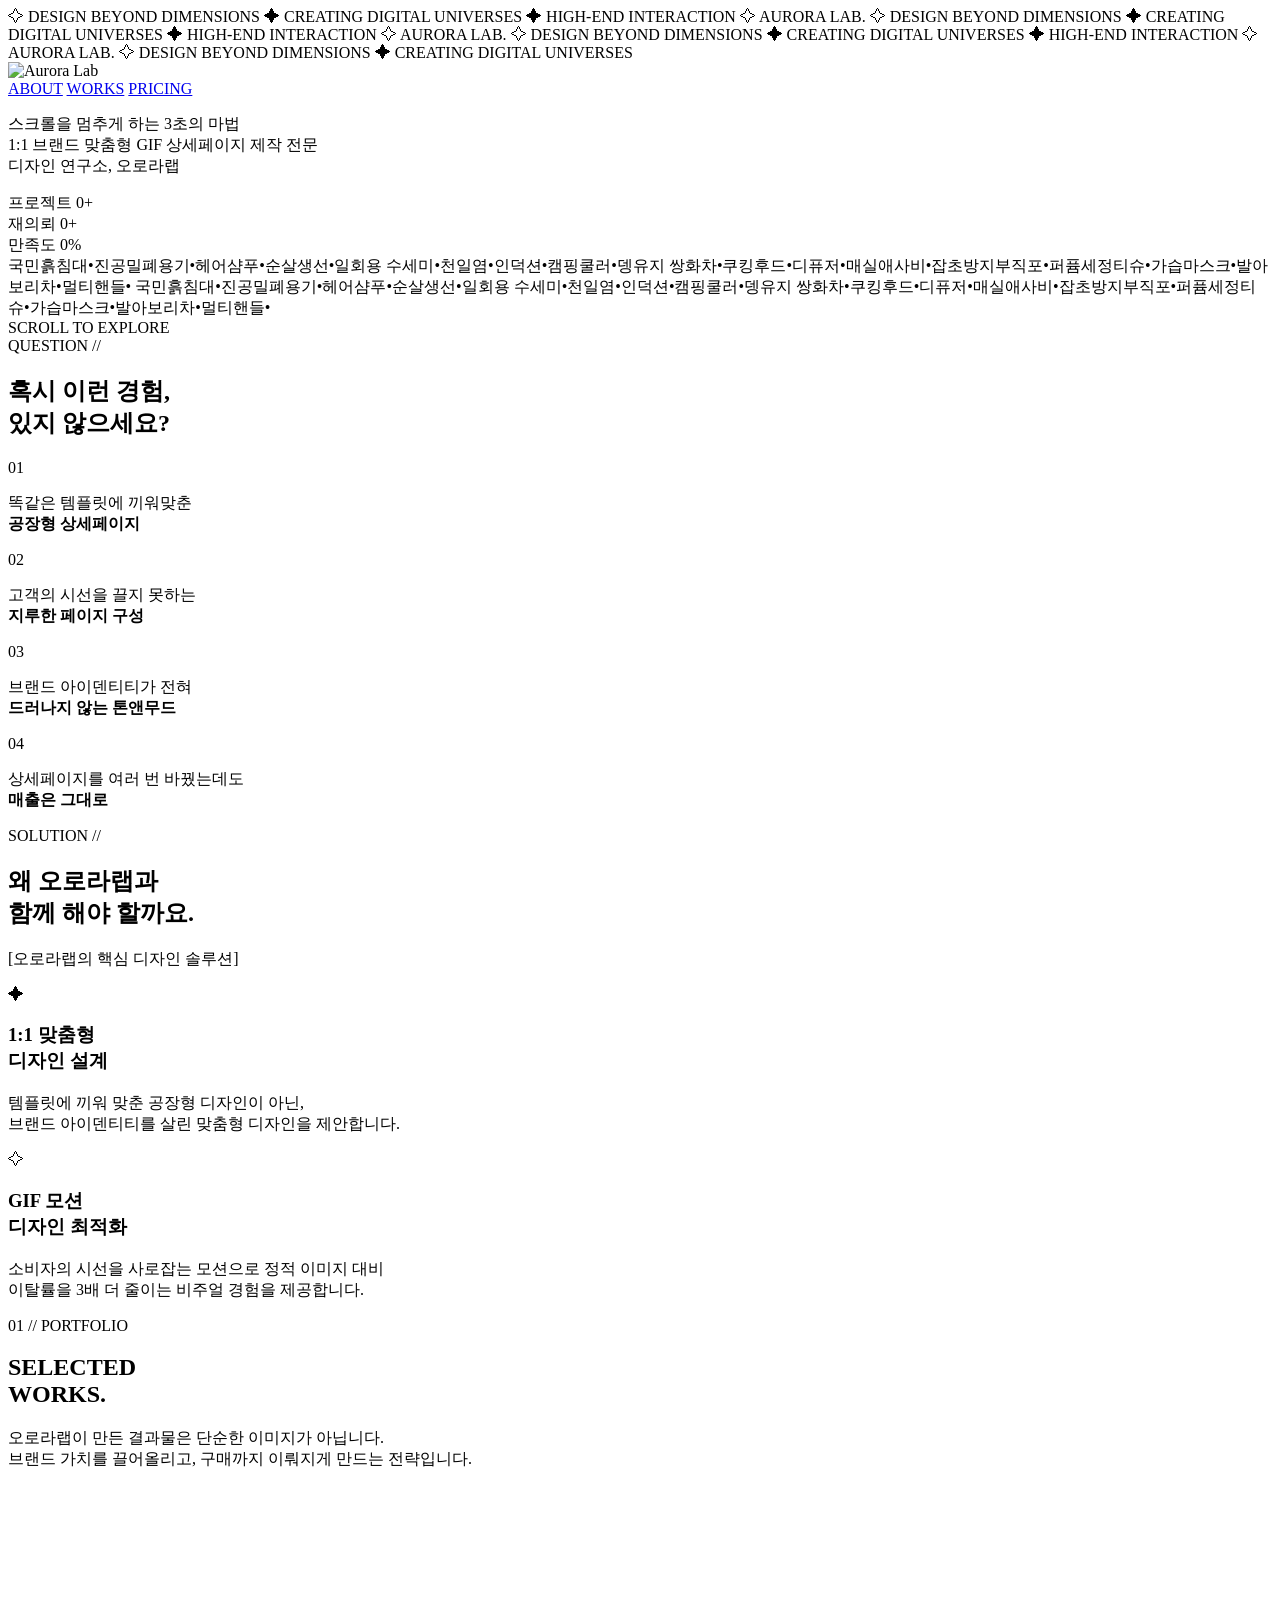
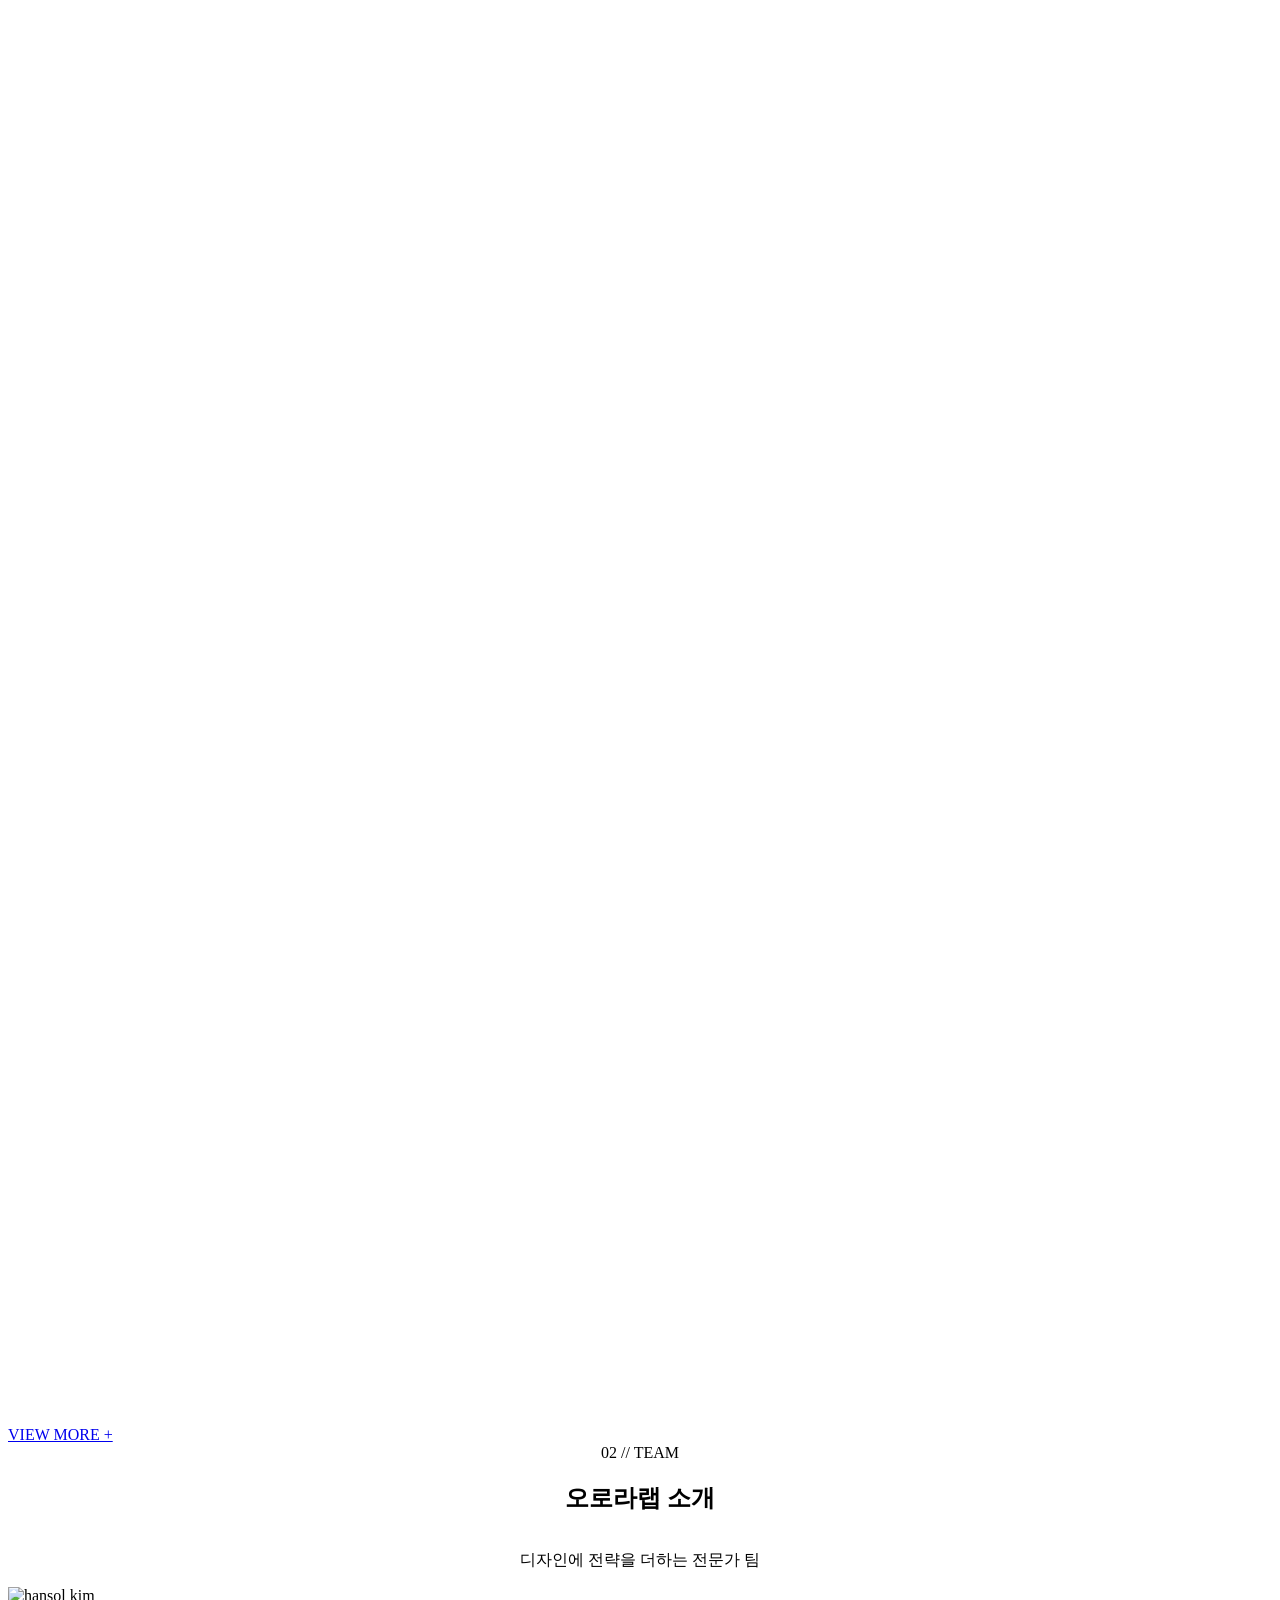
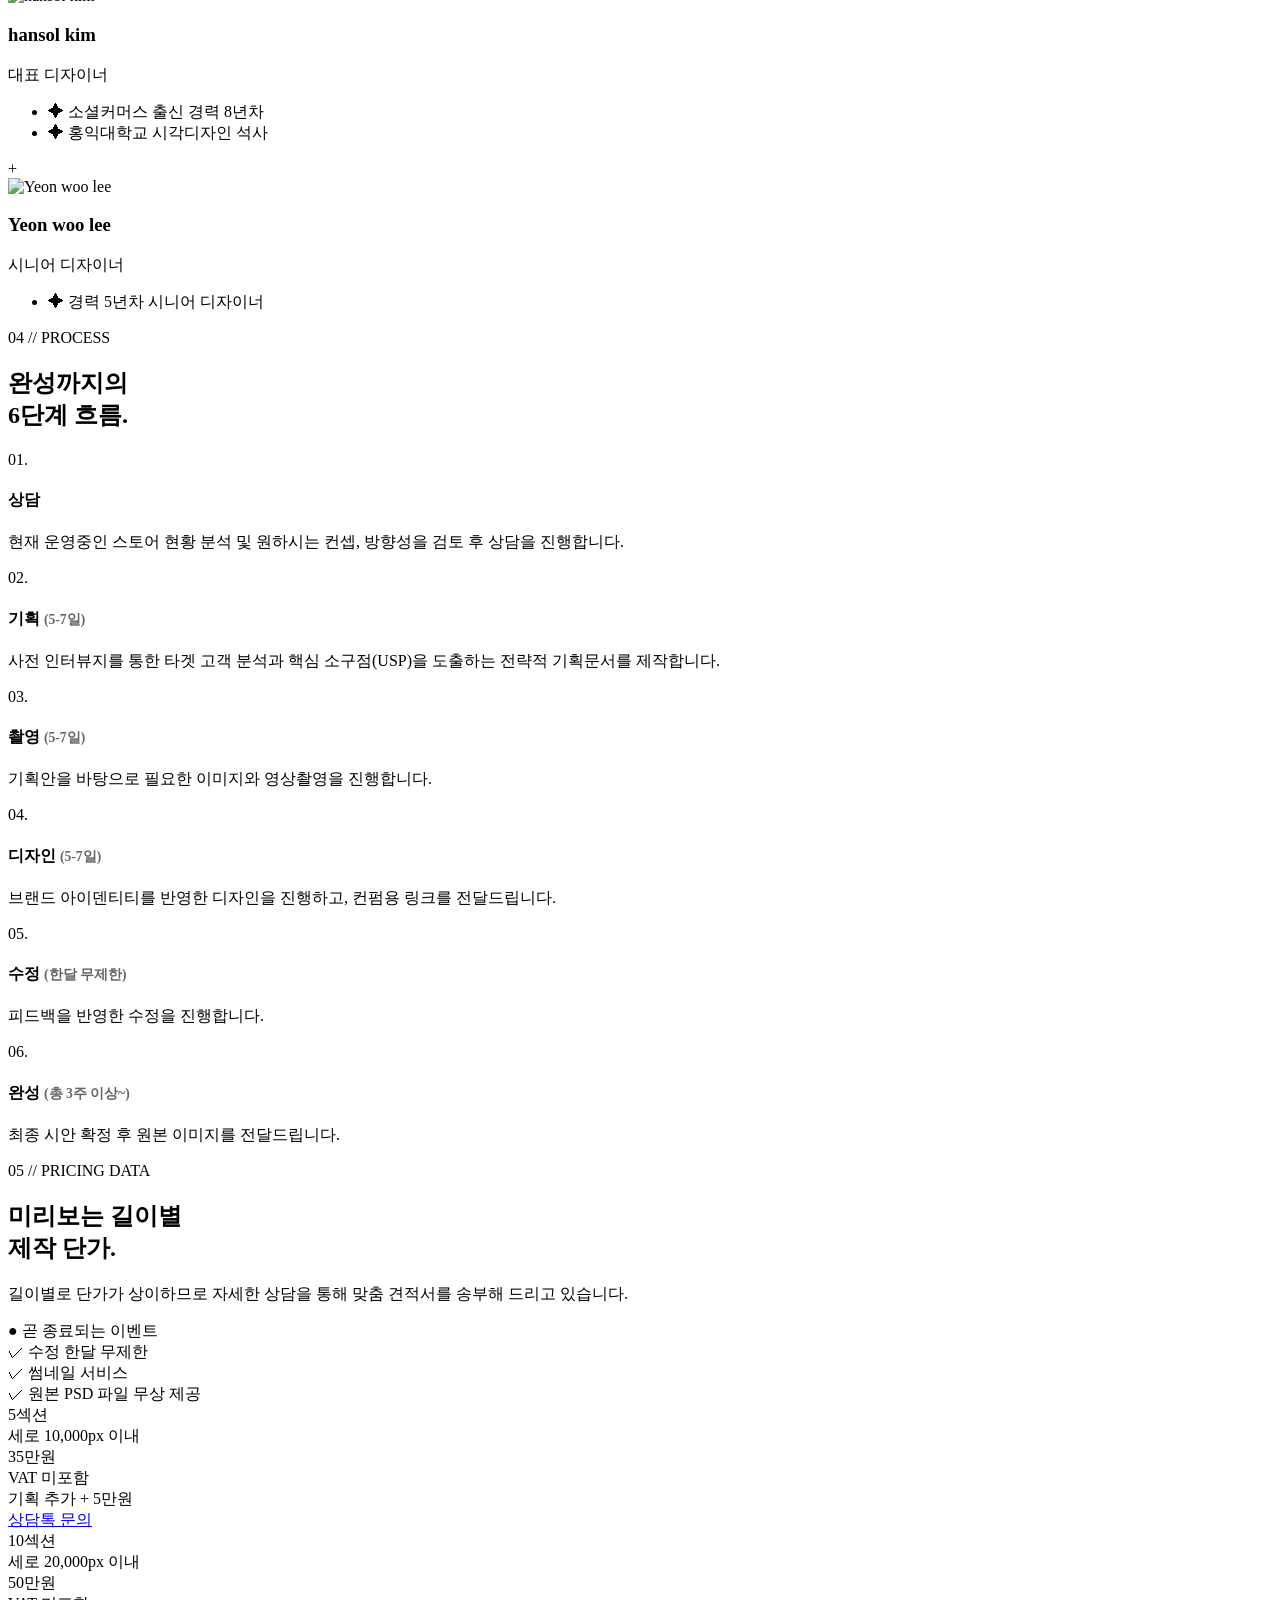
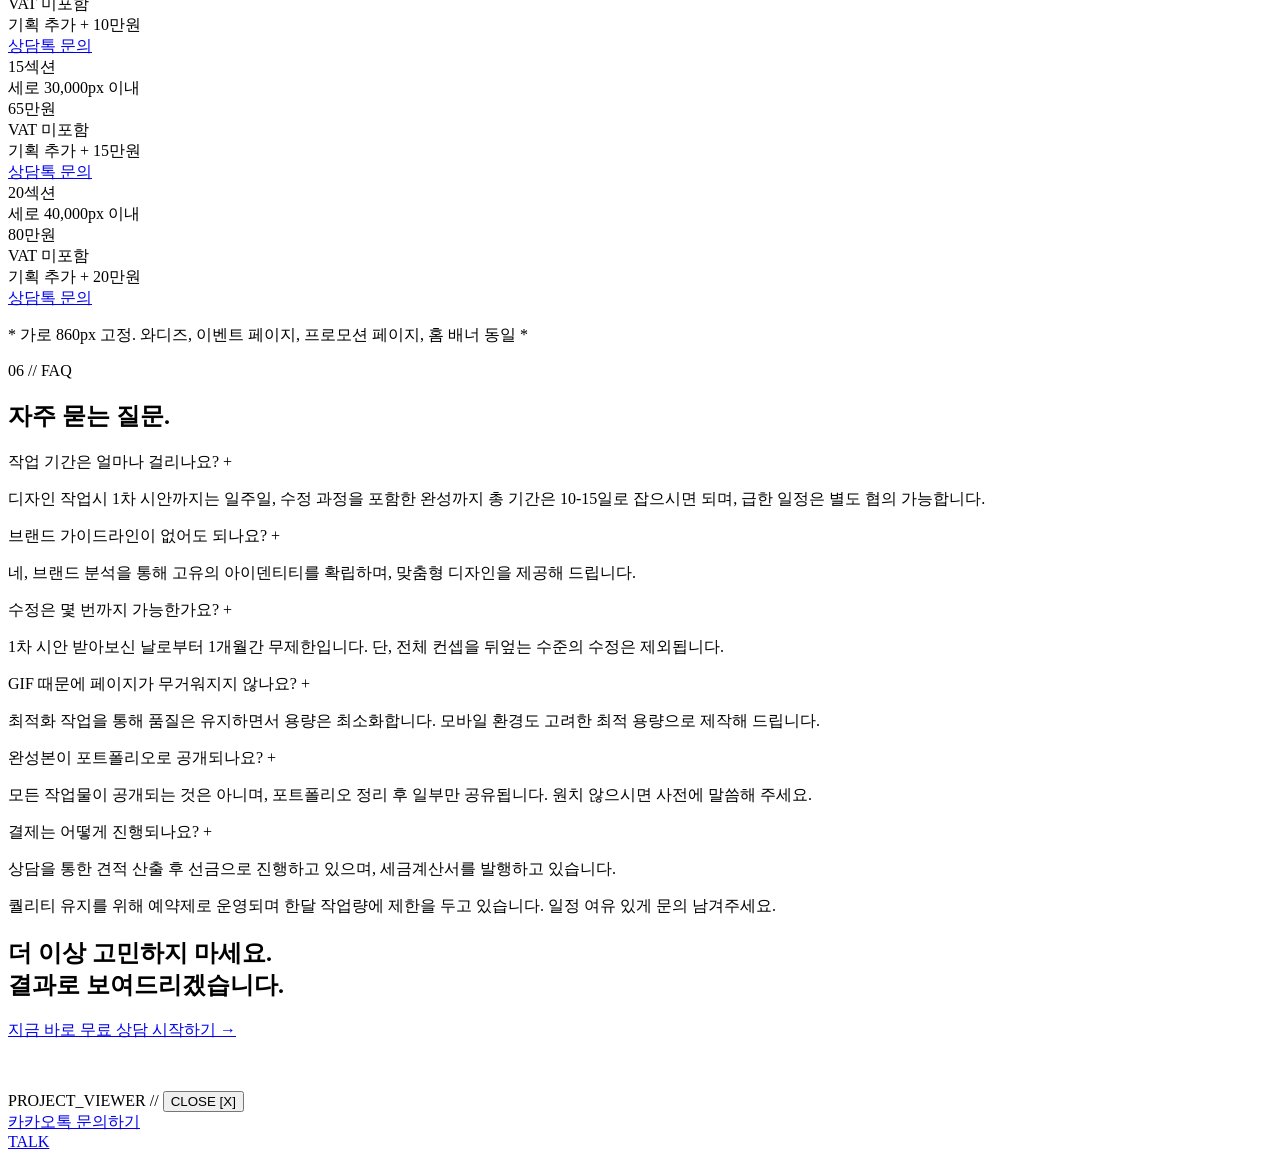
==== index.html @ 18418862 "Force Deploy" ====
<!DOCTYPE html>
<!-- cache-bust: 20260506 -->
<html lang="ko">
<head>
    <meta name="naver-site-verification" content="a0593360efe96f552b813c2e1a302f0fe126a4ff" />
    <meta charset="UTF-8">
    <meta name="viewport" content="width=device-width, initial-scale=1.0">
    <title>Aurora Lab | High-End Digital Experience</title>
    <!-- Fonts -->
    <link rel="preconnect" href="https://fonts.googleapis.com">
    <link rel="preconnect" href="https://fonts.gstatic.com" crossorigin>
    <meta name="description" content="Aurora Lab - 프리미엄 디지털 경험을 디자인하는 하이엔드 인터랙션 디자인 스튜디오입니다.">
    <meta name="keywords" content="오로라랩, Aurora Lab, 웹디자인, 상세페이지 디자인, 인터랙션 디자인, 프리미엄 웹사이트">
    <meta property="og:title" content="Aurora Lab | High-End Digital Experience">
    <meta property="og:description" content="디지털 너머의 차원을 디자인합니다. 하이엔드 인터랙션 디자인 스튜디오 오로라랩.">
    <meta property="og:url" content="https://auroralab24.github.io/">
    <meta property="og:type" content="website">
    <link rel="canonical" href="https://auroralab24.github.io/">
    <link rel="sitemap" type="application/xml" title="Sitemap" href="sitemap.xml">
    
    <link href="https://fonts.googleapis.com/css2?family=Pretendard:wght@300;400;600;900&family=Outfit:wght@300;900&display=swap" rel="stylesheet">
    <!-- CSS -->
    <link rel="stylesheet" href="css/style.css?v=3">
</head>
<body>
    
    <!-- Custom Cursor -->
    <div class="custom-cursor" id="cursor"></div>

    <!-- Background Engine (Canvas-based Aurora v2) -->
    <div class="bg-engine">
        <div class="bg-logo"></div>
        <!-- Canvas aurora + stars injected by aurora-engine.js -->
    </div>

    <!-- Ticker Top (Cosmic Theme) -->
    <div class="top-ticker">
        <div class="track">
            <span>✧ DESIGN BEYOND DIMENSIONS</span>
            <span>✦</span> <span class="glow-text">CREATING DIGITAL UNIVERSES</span>
            <span>✦</span> <span>HIGH-END INTERACTION</span>
            <span>✧</span> <span class="glow-text">AURORA LAB.</span>
            <span>✧ DESIGN BEYOND DIMENSIONS</span>
            <span>✦</span> <span class="glow-text">CREATING DIGITAL UNIVERSES</span>
            <span>✦</span> <span>HIGH-END INTERACTION</span>
            <span>✧</span> <span class="glow-text">AURORA LAB.</span>
            <span>✧ DESIGN BEYOND DIMENSIONS</span>
            <span>✦</span> <span class="glow-text">CREATING DIGITAL UNIVERSES</span>
            <span>✦</span> <span>HIGH-END INTERACTION</span>
            <span>✧</span> <span class="glow-text">AURORA LAB.</span>
            <span>✧ DESIGN BEYOND DIMENSIONS</span>
            <span>✦</span> <span class="glow-text">CREATING DIGITAL UNIVERSES</span>
        </div>
    </div>

    <!-- Navigation -->
    <header class="navbar">
        <img src="images/logo.png" alt="Aurora Lab" class="nav-logo">
        <nav class="nav-links">
            <a href="#about" class="magnetic-btn">ABOUT</a>
            <a href="portfolio.html" class="magnetic-btn">WORKS</a>
            <a href="#pricing" class="magnetic-btn">PRICING</a>
        </nav>
    </header>

    <main id="app-container">
        
        <!-- Cinematic Hero (Extended) -->
        <section class="hero-section">
            <div class="hero-content">
                <div class="hero-3d-logo-container">
                    <div class="logo-3d-stack" id="logoStack"></div>
                </div>
                
                <div class="hero-subcopy">
                    <p class="desc">스크롤을 멈추게 하는 3초의 마법<br>
                    <span class="glow-text">1:1 브랜드 맞춤형 GIF 상세페이지 제작 전문</span><br>
                    디자인 연구소, 오로라랩</p>
                </div>

                <!-- Animated Counters -->
                <div class="hero-metrics">
                    <div class="metric-item">
                        <span class="m-label">프로젝트</span>
                        <span class="m-value"><span class="counter" data-target="320">0</span>+</span>
                    </div>
                    <div class="metric-item">
                        <span class="m-label">재의뢰</span>
                        <span class="m-value"><span class="counter" data-target="250">0</span>+</span>
                    </div>
                    <div class="metric-item">
                        <span class="m-label">만족도</span>
                        <span class="m-value"><span class="counter" data-target="100">0</span>%</span>
                    </div>
                </div>
            </div>

            <!-- Client Ticker -->
            <div class="client-ticker">
                <div class="c-track">
                    <span>국민흙침대</span><span>•</span><span>진공밀폐용기</span><span>•</span><span>헤어샴푸</span><span>•</span><span>순살생선</span><span>•</span><span>일회용 수세미</span><span>•</span><span>천일염</span><span>•</span><span>인덕션</span><span>•</span><span>캠핑쿨러</span><span>•</span><span>뎅유지 쌍화차</span><span>•</span><span>쿠킹후드</span><span>•</span><span>디퓨저</span><span>•</span><span>매실애사비</span><span>•</span><span>잡초방지부직포</span><span>•</span><span>퍼퓸세정티슈</span><span>•</span><span>가습마스크</span><span>•</span><span>발아보리차</span><span>•</span><span>멀티핸들</span><span>•</span>
                    <span>국민흙침대</span><span>•</span><span>진공밀폐용기</span><span>•</span><span>헤어샴푸</span><span>•</span><span>순살생선</span><span>•</span><span>일회용 수세미</span><span>•</span><span>천일염</span><span>•</span><span>인덕션</span><span>•</span><span>캠핑쿨러</span><span>•</span><span>뎅유지 쌍화차</span><span>•</span><span>쿠킹후드</span><span>•</span><span>디퓨저</span><span>•</span><span>매실애사비</span><span>•</span><span>잡초방지부직포</span><span>•</span><span>퍼퓸세정티슈</span><span>•</span><span>가습마스크</span><span>•</span><span>발아보리차</span><span>•</span><span>멀티핸들</span><span>•</span>
                </div>
            </div>

            <div class="hero-scroll-indicator">
                <div class="line"></div>
                <span>SCROLL TO EXPLORE</span>
            </div>
        </section>

        <!-- Pain Point Section (Opal-inspired empathy copy) -->
        <section class="painpoint-section glass-panel">
            <div class="container">
                <div class="section-badge">QUESTION //</div>
                <div class="text-mask"><h2 class="section-title">혹시 이런 경험,<br>있지 않으세요?</h2></div>
                <div class="pain-grid">
                    <div class="pain-item spotlight-card">
                        <span class="pain-num">01</span>
                        <p>똑같은 템플릿에 끼워맞춘<br><strong>공장형 상세페이지</strong></p>
                    </div>
                    <div class="pain-item spotlight-card">
                        <span class="pain-num">02</span>
                        <p>고객의 시선을 끌지 못하는<br><strong>지루한 페이지 구성</strong></p>
                    </div>
                    <div class="pain-item spotlight-card">
                        <span class="pain-num">03</span>
                        <p>브랜드 아이덴티티가 전혀<br><strong>드러나지 않는 톤앤무드</strong></p>
                    </div>
                    <div class="pain-item spotlight-card">
                        <span class="pain-num">04</span>
                        <p>상세페이지를 여러 번 바꿨는데도<br><strong>매출은 그대로</strong></p>
                    </div>
                </div>
                

            </div>
        </section>

        <!-- Solution Section (Opal Glow & Interaction) -->
        <section class="solution-section">
            <div class="section-badge">SOLUTION //</div>
            <div class="text-mask"><h2 class="section-title">왜 오로라랩과<br>함께 해야 할까요.</h2></div>
            <p class="solution-sub">[오로라랩의 핵심 디자인 솔루션]</p>
            
            <div class="solution-grid">
                <!-- Solution Card 1 -->
                <div class="sol-card">
                    <div class="sol-icon">✦</div>
                    <div class="sol-content">
                        <h3>1:1 맞춤형<br>디자인 설계</h3>
                        <p>템플릿에 끼워 맞춘 공장형 디자인이 아닌,<br>
                        브랜드 <span class="highlight">아이덴티티를 살린 맞춤형 디자인</span>을 제안합니다.</p>
                    </div>
                </div>

                <!-- Solution Card 2 -->
                <div class="sol-card special">
                    <div class="sol-icon">✧</div>
                    <div class="sol-content">
                        <h3>GIF 모션<br>디자인 최적화</h3>
                        <p>소비자의 시선을 사로잡는 모션으로 정적 이미지 대비<br>
                        <span class="highlight">이탈률을 3배 더 줄이는 비주얼 경험</span>을 제공합니다.</p>
                    </div>
                </div>
            </div>
        </section>

        <!-- Visual Portfolio Grid (Centered & Expandable) -->
        <section id="works" class="portfolio-section glass-panel">
            <div class="section-badge">01 // PORTFOLIO</div>
            <div class="text-mask"><h2 class="section-title">SELECTED<br>WORKS.</h2></div>
            <p class="section-desc mt-20">오로라랩이 만든 결과물은 단순한 이미지가 아닙니다.<br>
            브랜드 가치를 끌어올리고, 구매까지 이뤄지게 만드는 전략입니다.</p>

            <!-- 3-Column Portfolio Grid (Initial 3x1) -->
            <div class="pf-grid mt-50">
                <div class="pf-card video-card">
                    <div class="pf-thumb video-container">
                        <div class="video-slider-wrapper">
                            <video data-src="images/11.mp4" autoplay muted loop playsinline preload="none" class="pf-video"></video>
                            <video data-src="images/12.mp4" autoplay muted loop playsinline preload="none" class="pf-video"></video>
                            <video data-src="images/13.mp4" autoplay muted loop playsinline preload="none" class="pf-video"></video>
                            <video data-src="images/11.mp4" autoplay muted loop playsinline preload="none" class="pf-video"></video>
                        </div>
                    </div>
                </div>
                
                <!-- Card 2 -->
                <div class="pf-card video-card">
                    <div class="pf-thumb video-container">
                        <div class="video-slider-wrapper">
                            <video data-src="images/21.mp4" autoplay muted loop playsinline preload="none" class="pf-video"></video>
                            <video data-src="images/22.mp4" autoplay muted loop playsinline preload="none" class="pf-video"></video>
                            <video data-src="images/23.mp4" autoplay muted loop playsinline preload="none" class="pf-video"></video>
                            <video data-src="images/21.mp4" autoplay muted loop playsinline preload="none" class="pf-video"></video>
                        </div>
                    </div>
                </div>
                
                <!-- Card 3 -->
                <div class="pf-card video-card">
                    <div class="pf-thumb video-container">
                        <div class="video-slider-wrapper">
                            <video data-src="images/31.mp4" autoplay muted loop playsinline preload="none" class="pf-video"></video>
                            <video data-src="images/32.mp4" autoplay muted loop playsinline preload="none" class="pf-video"></video>
                            <video data-src="images/33.mp4" autoplay muted loop playsinline preload="none" class="pf-video"></video>
                            <video data-src="images/31.mp4" autoplay muted loop playsinline preload="none" class="pf-video"></video>
                        </div>
                    </div>
                </div>
                
                <!-- Hidden Cards for 3x3 Expansion -->
                <div class="pf-card video-card hidden-card">
                    <div class="pf-thumb video-container">
                        <div class="video-slider-wrapper">
                            <video data-src="images/41.mp4" autoplay muted loop playsinline preload="none" class="pf-video"></video>
                            <video data-src="images/42.mp4" autoplay muted loop playsinline preload="none" class="pf-video"></video>
                            <video data-src="images/41.mp4" autoplay muted loop playsinline preload="none" class="pf-video"></video>
                            <video data-src="images/41.mp4" autoplay muted loop playsinline preload="none" class="pf-video"></video>
                        </div>
                    </div>
                </div>
                <div class="pf-card video-card hidden-card">
                    <div class="pf-thumb video-container">
                        <div class="video-slider-wrapper video-slider-5">
                            <video data-src="images/51.mp4" autoplay muted loop playsinline preload="none" class="pf-video"></video>
                            <video data-src="images/52.mp4" autoplay muted loop playsinline preload="none" class="pf-video"></video>
                            <video data-src="images/53.mp4" autoplay muted loop playsinline preload="none" class="pf-video"></video>
                            <video data-src="images/54.mp4" autoplay muted loop playsinline preload="none" class="pf-video"></video>
                            <video data-src="images/51.mp4" autoplay muted loop playsinline preload="none" class="pf-video"></video>
                        </div>
                    </div>
                </div>
                <div class="pf-card video-card hidden-card">
                    <div class="pf-thumb video-container">
                        <div class="video-slider-wrapper">
                            <video data-src="images/61.mp4" autoplay muted loop playsinline preload="none" class="pf-video"></video>
                            <video data-src="images/62.mp4" autoplay muted loop playsinline preload="none" class="pf-video"></video>
                            <video data-src="images/63.mp4" autoplay muted loop playsinline preload="none" class="pf-video"></video>
                            <video data-src="images/61.mp4" autoplay muted loop playsinline preload="none" class="pf-video"></video>
                        </div>
                    </div>
                </div>
                <div class="pf-card video-card hidden-card">
                    <div class="pf-thumb video-container">
                        <div class="video-slider-wrapper">
                            <video data-src="images/71.mp4" autoplay muted loop playsinline preload="none" class="pf-video"></video>
                            <video data-src="images/72.mp4" autoplay muted loop playsinline preload="none" class="pf-video"></video>
                            <video data-src="images/73.mp4" autoplay muted loop playsinline preload="none" class="pf-video"></video>
                            <video data-src="images/71.mp4" autoplay muted loop playsinline preload="none" class="pf-video"></video>
                        </div>
                    </div>
                </div>
                <div class="pf-card video-card hidden-card">
                    <div class="pf-thumb video-container">
                        <div class="video-slider-wrapper">
                            <video src="images/81.mp4" autoplay muted loop playsinline class="pf-video"></video>
                            <video src="images/82.mp4" autoplay muted loop playsinline class="pf-video"></video>
                            <video src="images/83.mp4" autoplay muted loop playsinline class="pf-video"></video>
                            <video src="images/81.mp4" autoplay muted loop playsinline class="pf-video"></video>
                        </div>
                    </div>
                </div>
                <div class="pf-card video-card hidden-card">
                    <div class="pf-thumb video-container">
                        <div class="video-slider-wrapper">
                            <video src="images/91.mov" autoplay muted loop playsinline class="pf-video"></video>
                            <video src="images/92.mov" autoplay muted loop playsinline class="pf-video"></video>
                            <video src="images/93.mov" autoplay muted loop playsinline class="pf-video"></video>
                            <video src="images/91.mov" autoplay muted loop playsinline class="pf-video"></video>
                        </div>
                    </div>
                </div>
            </div>

            <!-- More Button -->
            <div class="more-container mt-50">
                <a href="portfolio.html" class="more-btn magnetic-btn">VIEW MORE +</a>
            </div>
        </section>

        <!-- Team Introduction -->
        <section id="team" class="team-section glass-panel">
            <div class="team-header text-center" style="display: flex; flex-direction: column; align-items: center; text-align: center;">
                <div class="section-badge">02 // TEAM</div>
                <div class="text-mask"><h2 class="section-title">오로라랩 소개</h2></div>
                <p class="section-desc mt-20">디자인에 전략을 더하는 전문가 팀</p>
            </div>
            
            <div class="team-grid mt-50">
                <div class="team-member spotlight-card">
                    <div class="spotlight-border"></div>
                    <div class="profile-img-wrapper">
                        <img src="images/profile_hansol.png" alt="hansol kim">
                    </div>
                    <div class="member-info">
                        <h3>hansol kim</h3>
                        <span class="role glow-text">대표 디자이너</span>
                        <ul class="member-details">
                            <li><span class="chk">✦</span> 소셜커머스 출신 경력 8년차</li>
                            <li><span class="chk">✦</span> 홍익대학교 시각디자인 석사</li>
                        </ul>
                    </div>
                </div>
                
                <div class="team-plus-wrapper">
                    <div class="spreading-line"></div>
                    <div class="team-plus">
                        <span class="plus-icon">+</span>
                    </div>
                </div>
                
                <div class="team-member spotlight-card">
                    <div class="spotlight-border"></div>
                    <div class="profile-img-wrapper">
                        <img src="images/profile_yeonwoo.png" alt="Yeon woo lee">
                    </div>
                    <div class="member-info">
                        <h3>Yeon woo lee</h3>
                        <span class="role glow-text">시니어 디자이너</span>
                        <ul class="member-details">
                            <li><span class="chk">✦</span> 경력 5년차 시니어 디자이너</li>
                        </ul>
                    </div>
                </div>
            </div>
        </section>

        <!-- 6-Step Process -->
        <section id="process" class="process-section glass-panel">
            <div class="section-badge">04 // PROCESS</div>
            <div class="text-mask"><h2 class="section-title">완성까지의<br>6단계 흐름.</h2></div>
            
            <div class="process-grid mt-50">
                <div class="p-step spotlight-card"><div class="spotlight-border"></div>
                    <span class="p-num">01.</span>
                    <h4>상담</h4>
                    <p>현재 운영중인 스토어 현황 분석 및 원하시는 컨셉, 방향성을 검토 후 상담을 진행합니다.</p>
                </div>
                <div class="p-step spotlight-card"><div class="spotlight-border"></div>
                    <span class="p-num">02.</span>
                    <h4>기획 <span style="font-size:0.85em; opacity:0.6;">(5-7일)</span></h4>
                    <p>사전 인터뷰지를 통한 타겟 고객 분석과 핵심 소구점(USP)을 도출하는 전략적 기획문서를 제작합니다.</p>
                </div>
                <div class="p-step spotlight-card"><div class="spotlight-border"></div>
                    <span class="p-num">03.</span>
                    <h4>촬영 <span style="font-size:0.85em; opacity:0.6;">(5-7일)</span></h4>
                    <p>기획안을 바탕으로 필요한 이미지와 영상촬영을 진행합니다.</p>
                </div>
                <div class="p-step spotlight-card"><div class="spotlight-border"></div>
                    <span class="p-num">04.</span>
                    <h4>디자인 <span style="font-size:0.85em; opacity:0.6;">(5-7일)</span></h4>
                    <p>브랜드 아이덴티티를 반영한 디자인을 진행하고, 컨펌용 링크를 전달드립니다.</p>
                </div>
                <div class="p-step spotlight-card"><div class="spotlight-border"></div>
                    <span class="p-num">05.</span>
                    <h4>수정 <span style="font-size:0.85em; opacity:0.6;">(한달 무제한)</span></h4>
                    <p>피드백을 반영한 수정을 진행합니다.</p>
                </div>
                <div class="p-step spotlight-card"><div class="spotlight-border"></div>
                    <span class="p-num">06.</span>
                    <h4>완성 <span style="font-size:0.85em; opacity:0.6;">(총 3주 이상~)</span></h4>
                    <p>최종 시안 확정 후 원본 이미지를 전달드립니다.</p>
                </div>
            </div>
        </section>
        <!-- Pricing Section (Redesigned) -->
        <section id="pricing" class="pricing-section glass-panel">
            <div class="section-badge">05 // PRICING DATA</div>
            <div class="text-mask"><h2 class="section-title">미리보는 길이별<br>제작 단가.</h2></div>
            <p class="section-desc mt-20">길이별로 단가가 상이하므로 자세한 상담을 통해 맞춤 견적서를 송부해 드리고 있습니다.</p>

            <!-- Event Banner -->
            <div class="event-banner mt-50">
                <div class="event-banner-label">
                    <span class="event-dot">●</span>
                    <span class="event-title">곧 종료되는 이벤트</span>
                </div>
                <div class="event-items">
                    <div class="event-item"><span class="event-chk">✓</span> 수정 한달 무제한</div>
                    <div class="event-item"><span class="event-chk">✓</span> 썸네일 서비스</div>
                    <div class="event-item"><span class="event-chk">✓</span> 원본 PSD 파일 무상 제공</div>
                </div>
            </div>

            <!-- 4 Pricing Cards -->
            <div class="new-pricing-deck mt-50">

                <!-- Tier 1 -->
                <div class="new-price-card">
                    <div class="npc-size">
                        <div class="npc-size-main">5섹션</div>
                        <div class="npc-size-sub">세로 10,000px 이내</div>
                    </div>
                    <div class="npc-price">35<span class="npc-unit">만원</span></div>
                    <div class="npc-vat">VAT 미포함</div>
                    <div class="npc-divider"></div>
                    <div class="npc-option">기획 추가 <span class="npc-add">+ 5만원</span></div>
                    <a href="https://open.kakao.com/o/sgb5nVmi" target="_blank" class="npc-btn magnetic-btn">상담톡 문의</a>
                </div>

                <!-- Tier 2 -->
                <div class="new-price-card">
                    <div class="npc-size">
                        <div class="npc-size-main">10섹션</div>
                        <div class="npc-size-sub">세로 20,000px 이내</div>
                    </div>
                    <div class="npc-price">50<span class="npc-unit">만원</span></div>
                    <div class="npc-vat">VAT 미포함</div>
                    <div class="npc-divider"></div>
                    <div class="npc-option">기획 추가 <span class="npc-add">+ 10만원</span></div>
                    <a href="https://open.kakao.com/o/sgb5nVmi" target="_blank" class="npc-btn magnetic-btn">상담톡 문의</a>
                </div>

                <!-- Tier 3 -->
                <div class="new-price-card">
                    <div class="npc-size">
                        <div class="npc-size-main">15섹션</div>
                        <div class="npc-size-sub">세로 30,000px 이내</div>
                    </div>
                    <div class="npc-price">65<span class="npc-unit">만원</span></div>
                    <div class="npc-vat">VAT 미포함</div>
                    <div class="npc-divider"></div>
                    <div class="npc-option">기획 추가 <span class="npc-add">+ 15만원</span></div>
                    <a href="https://open.kakao.com/o/sgb5nVmi" target="_blank" class="npc-btn magnetic-btn">상담톡 문의</a>
                </div>

                <!-- Tier 4 -->
                <div class="new-price-card">
                    <div class="npc-size">
                        <div class="npc-size-main">20섹션</div>
                        <div class="npc-size-sub">세로 40,000px 이내</div>
                    </div>
                    <div class="npc-price">80<span class="npc-unit">만원</span></div>
                    <div class="npc-vat">VAT 미포함</div>
                    <div class="npc-divider"></div>
                    <div class="npc-option">기획 추가 <span class="npc-add">+ 20만원</span></div>
                    <a href="https://open.kakao.com/o/sgb5nVmi" target="_blank" class="npc-btn magnetic-btn">상담톡 문의</a>
                </div>

            </div>

            <!-- Bottom Note -->
            <p class="pricing-note mt-50">* 가로 860px 고정. 와디즈, 이벤트 페이지, 프로모션 페이지, 홈 배너 동일 *</p>

        </section>


        <!-- FAQ Accordion -->
        <section id="faq" class="faq-section glass-panel">
            <div class="section-badge">06 // FAQ</div>
            <div class="text-mask"><h2 class="section-title">자주 묻는 질문.</h2></div>
            
            <div class="faq-container mt-50">
                <div class="faq-item">
                    <div class="faq-q">작업 기간은 얼마나 걸리나요? <span class="arrow">+</span></div>
                    <div class="faq-a">
                        <p>디자인 작업시 1차 시안까지는 일주일, 수정 과정을 포함한 완성까지 총 기간은 10-15일로 잡으시면 되며, 급한 일정은 별도 협의 가능합니다.</p>
                    </div>
                </div>
                <div class="faq-item">
                    <div class="faq-q">브랜드 가이드라인이 없어도 되나요? <span class="arrow">+</span></div>
                    <div class="faq-a">
                        <p>네, 브랜드 분석을 통해 고유의 아이덴티티를 확립하며, 맞춤형 디자인을 제공해 드립니다.</p>
                    </div>
                </div>
                <div class="faq-item">
                    <div class="faq-q">수정은 몇 번까지 가능한가요? <span class="arrow">+</span></div>
                    <div class="faq-a">
                        <p>1차 시안 받아보신 날로부터 1개월간 무제한입니다. 단, 전체 컨셉을 뒤엎는 수준의 수정은 제외됩니다.</p>
                    </div>
                </div>
                <div class="faq-item">
                    <div class="faq-q">GIF 때문에 페이지가 무거워지지 않나요? <span class="arrow">+</span></div>
                    <div class="faq-a">
                        <p>최적화 작업을 통해 품질은 유지하면서 용량은 최소화합니다. 모바일 환경도 고려한 최적 용량으로 제작해 드립니다.</p>
                    </div>
                </div>
                <div class="faq-item">
                    <div class="faq-q">완성본이 포트폴리오로 공개되나요? <span class="arrow">+</span></div>
                    <div class="faq-a">
                        <p>모든 작업물이 공개되는 것은 아니며, 포트폴리오 정리 후 일부만 공유됩니다. 원치 않으시면 사전에 말씀해 주세요.</p>
                    </div>
                </div>
                <div class="faq-item">
                    <div class="faq-q">결제는 어떻게 진행되나요? <span class="arrow">+</span></div>
                    <div class="faq-a">
                        <p>상담을 통한 견적 산출 후 선금으로 진행하고 있으며, 세금계산서를 발행하고 있습니다.</p>
                    </div>
                </div>
            </div>
        </section>

        <!-- Final CTA Footer -->
        <section class="footer-section glass-panel text-center">
            <p class="footer-sub">퀄리티 유지를 위해 예약제로 운영되며 한달 작업량에 제한을 두고 있습니다. 일정 여유 있게 문의 남겨주세요.</p>
            <div class="text-mask"><h2 class="section-title">더 이상 고민하지 마세요.<br>결과로 보여드리겠습니다.</h2></div>
            <a href="mailto:auroralab24@gmail.com" class="big-email magnetic-btn mt-50">지금 바로 무료 상담 시작하기 →</a>
            <p class="mt-50" style="color:rgba(255,255,255,0.3); font-family:'Courier New';">Copyright © 2026 Aurora Lab. All rights reserved.</p>
        </section>

    </main>

    <!-- Project Fullscreen Modal -->
    <div id="projectModal" class="project-modal">
        <div class="modal-nav">
            <span class="modal-title">PROJECT_VIEWER //</span>
            <button id="closeModal" class="magnetic-btn">CLOSE [X]</button>
        </div>
        <div class="modal-scroll-area" id="modalContent"></div>
    </div>

    <!-- Kakao Floating Action Button -->
    <a href="https://open.kakao.com/o/sgb5nVmi" target="_blank" rel="noopener noreferrer" class="kakao-fab">
        <span class="fab-text">카카오톡 문의하기</span>
        <div class="kakao-icon">TALK</div>
    </a>

    <!-- Scripts: Lenis (Smooth Scroll), GSAP, Custom Data, and App Logic -->
    <script src="https://cdn.jsdelivr.net/gh/studio-freight/lenis@1.0.29/bundled/lenis.min.js"></script>
    <script src="https://cdnjs.cloudflare.com/ajax/libs/gsap/3.12.2/gsap.min.js"></script>
    <script src="https://cdnjs.cloudflare.com/ajax/libs/gsap/3.12.2/ScrollTrigger.min.js"></script>
    <script src="data/projects.js"></script>
    <script src="js/aurora-engine.js"></script>


    <script src="js/script.js"></script>
    <!-- Glassy Transparency & Color Preservation Filter -->
    <svg style="position: absolute; width: 0; height: 0; overflow: hidden;" aria-hidden="true">
        <filter id="nukki-filter" color-interpolation-filters="sRGB">
            <!-- Create a sharp but smooth alpha mask from luminosity -->
            <feColorMatrix type="matrix" values="1 0 0 0 0
                                                 0 1 0 0 0
                                                 0 0 1 0 0
                                                 0.8 0.8 0.8 0 0" result="mask"/>
            <feComposite operator="in" in="SourceGraphic" in2="mask" />
            <feColorMatrix type="saturate" values="0.4" />
            <!-- Boost white/brightness levels -->
            <feComponentTransfer>
                <feFuncR type="gamma" exponent="1.0" amplitude="1.2"/>
                <feFuncG type="gamma" exponent="1.0" amplitude="1.2"/>
                <feFuncB type="gamma" exponent="1.0" amplitude="1.2"/>
            </feComponentTransfer>
        </filter>
    </svg>

</body>
</html>
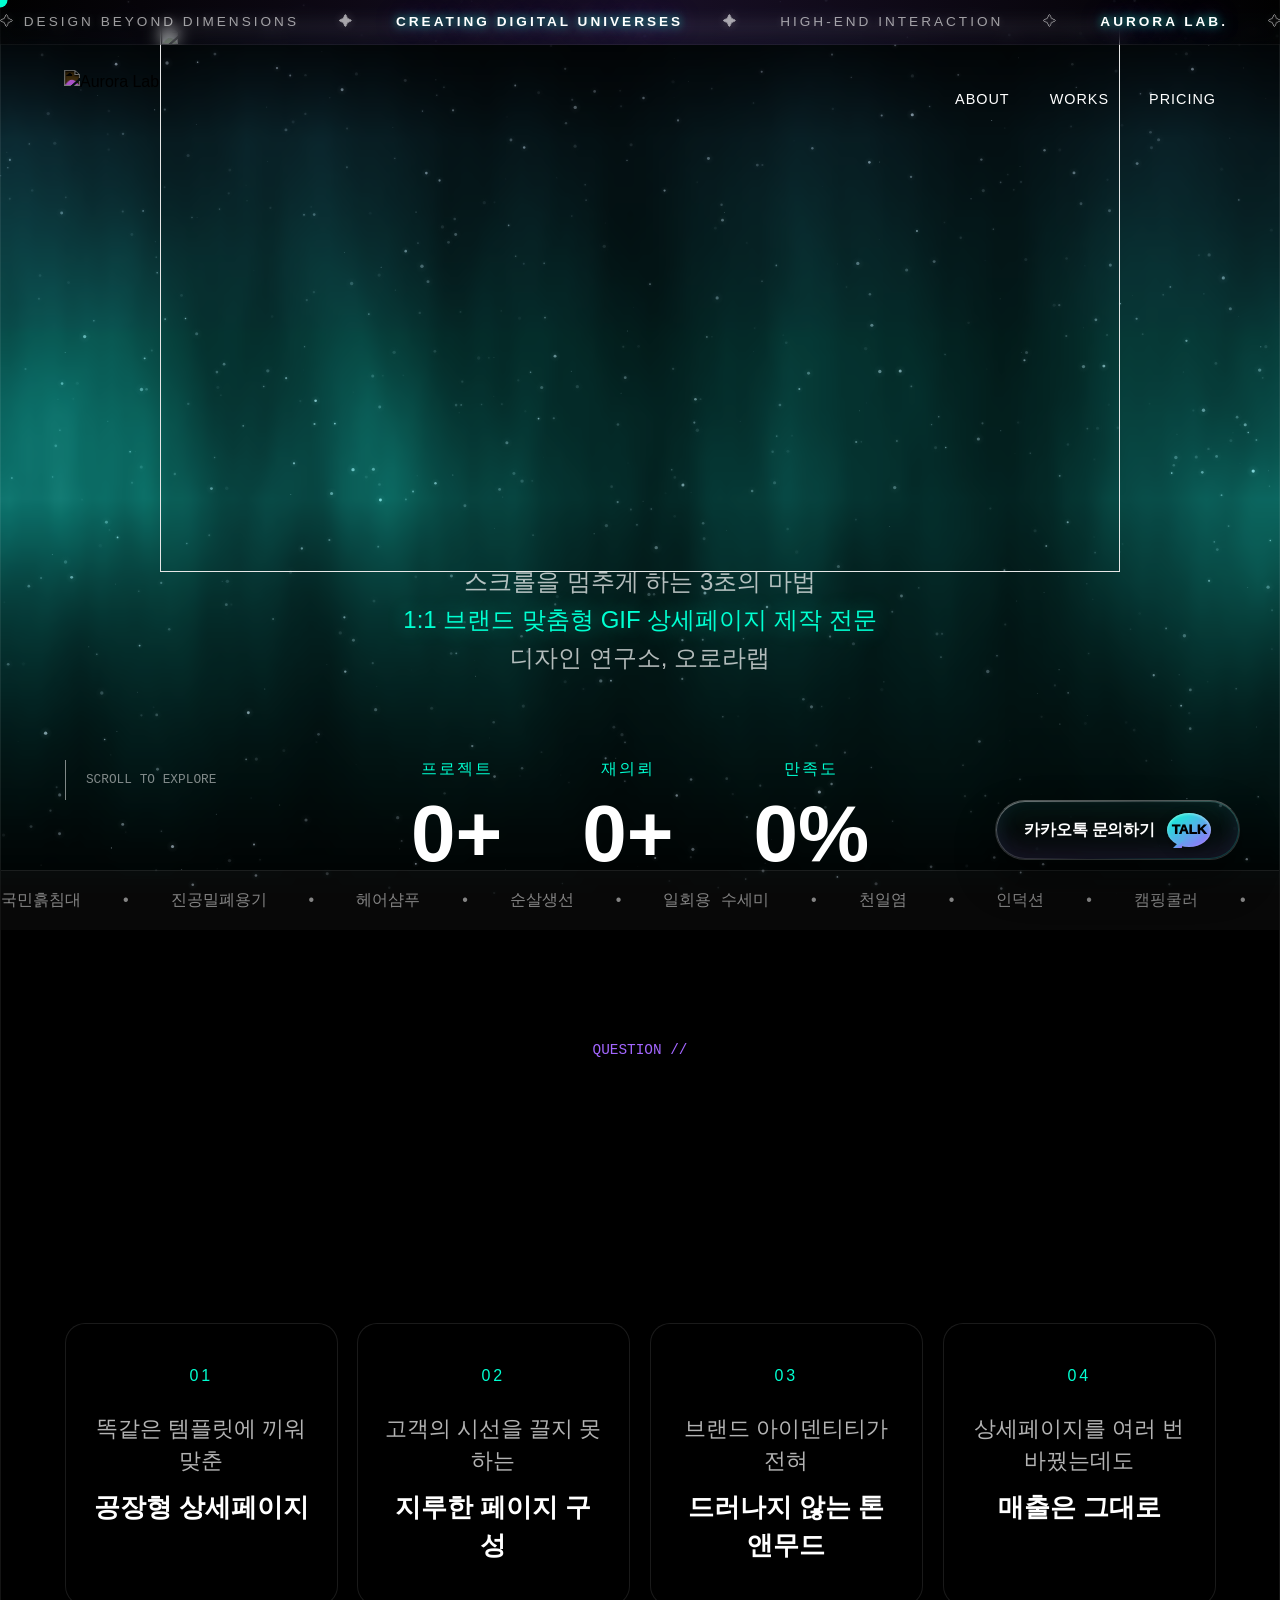
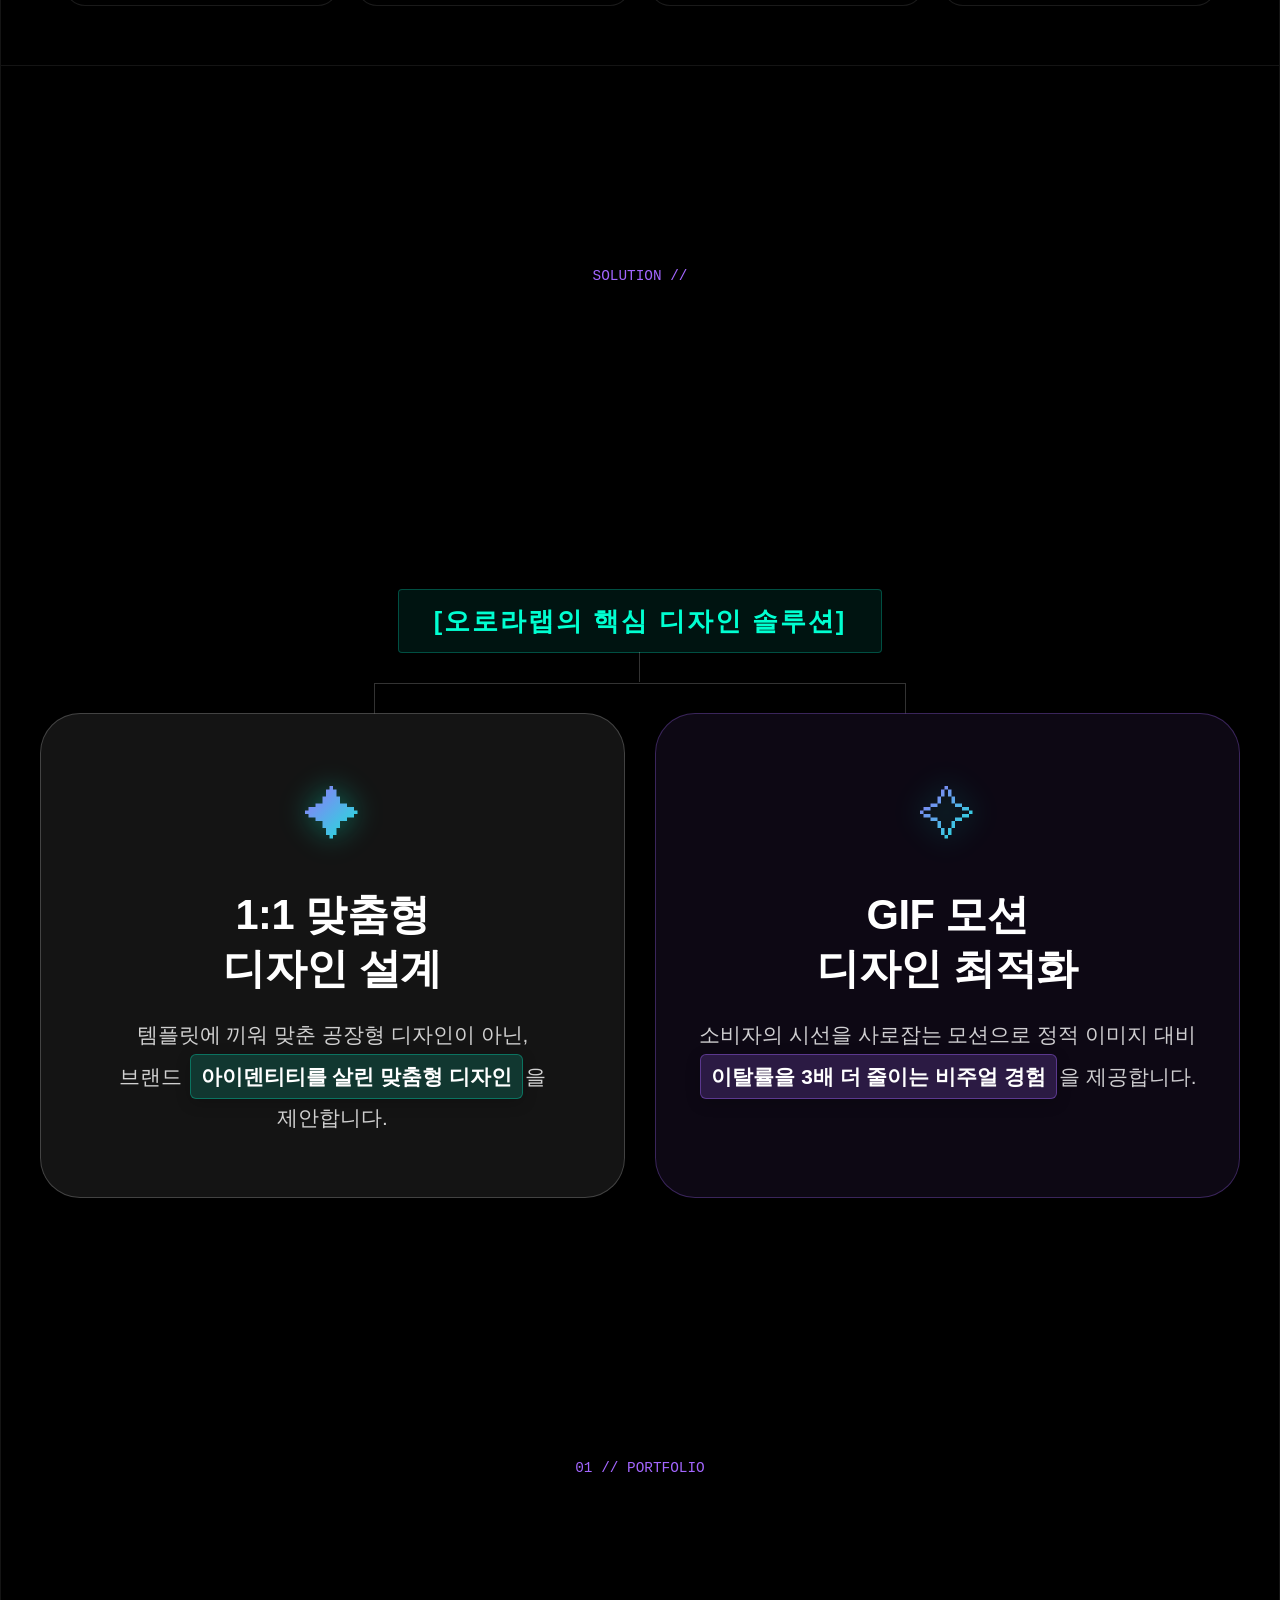
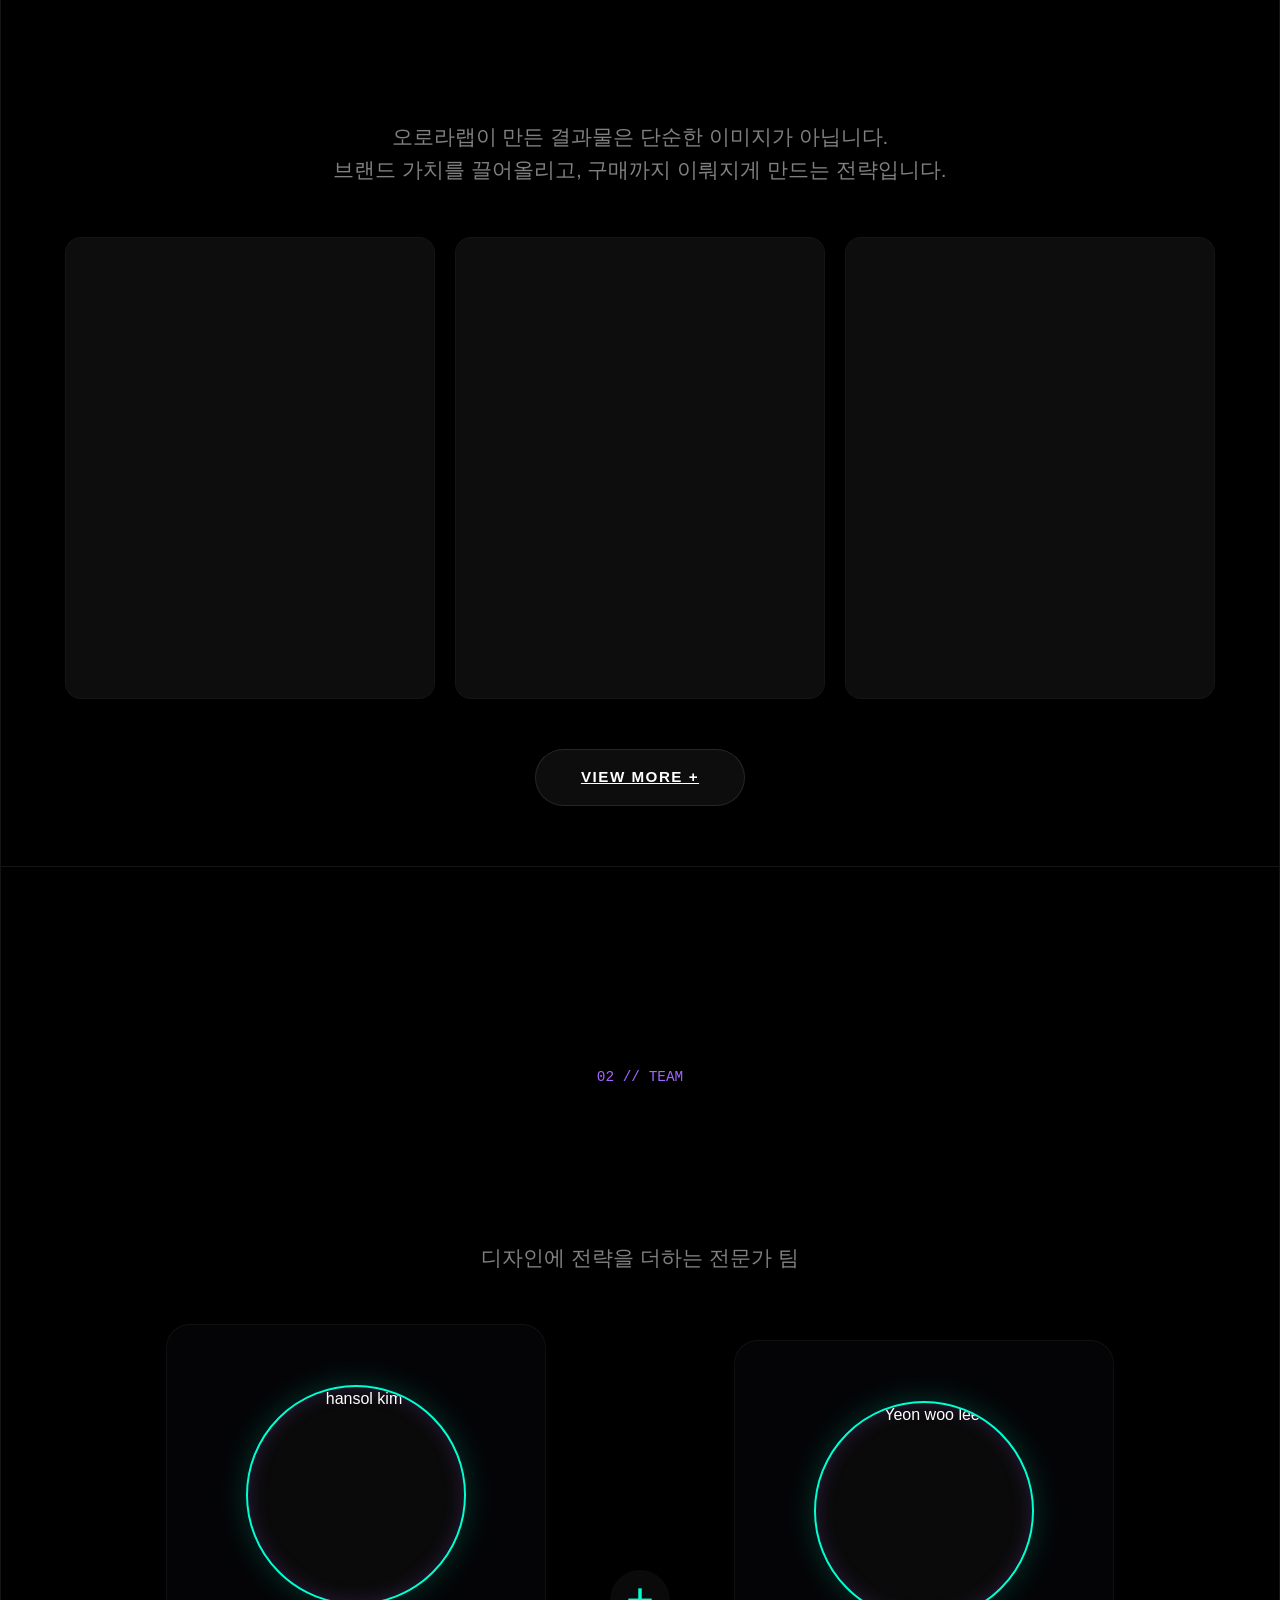
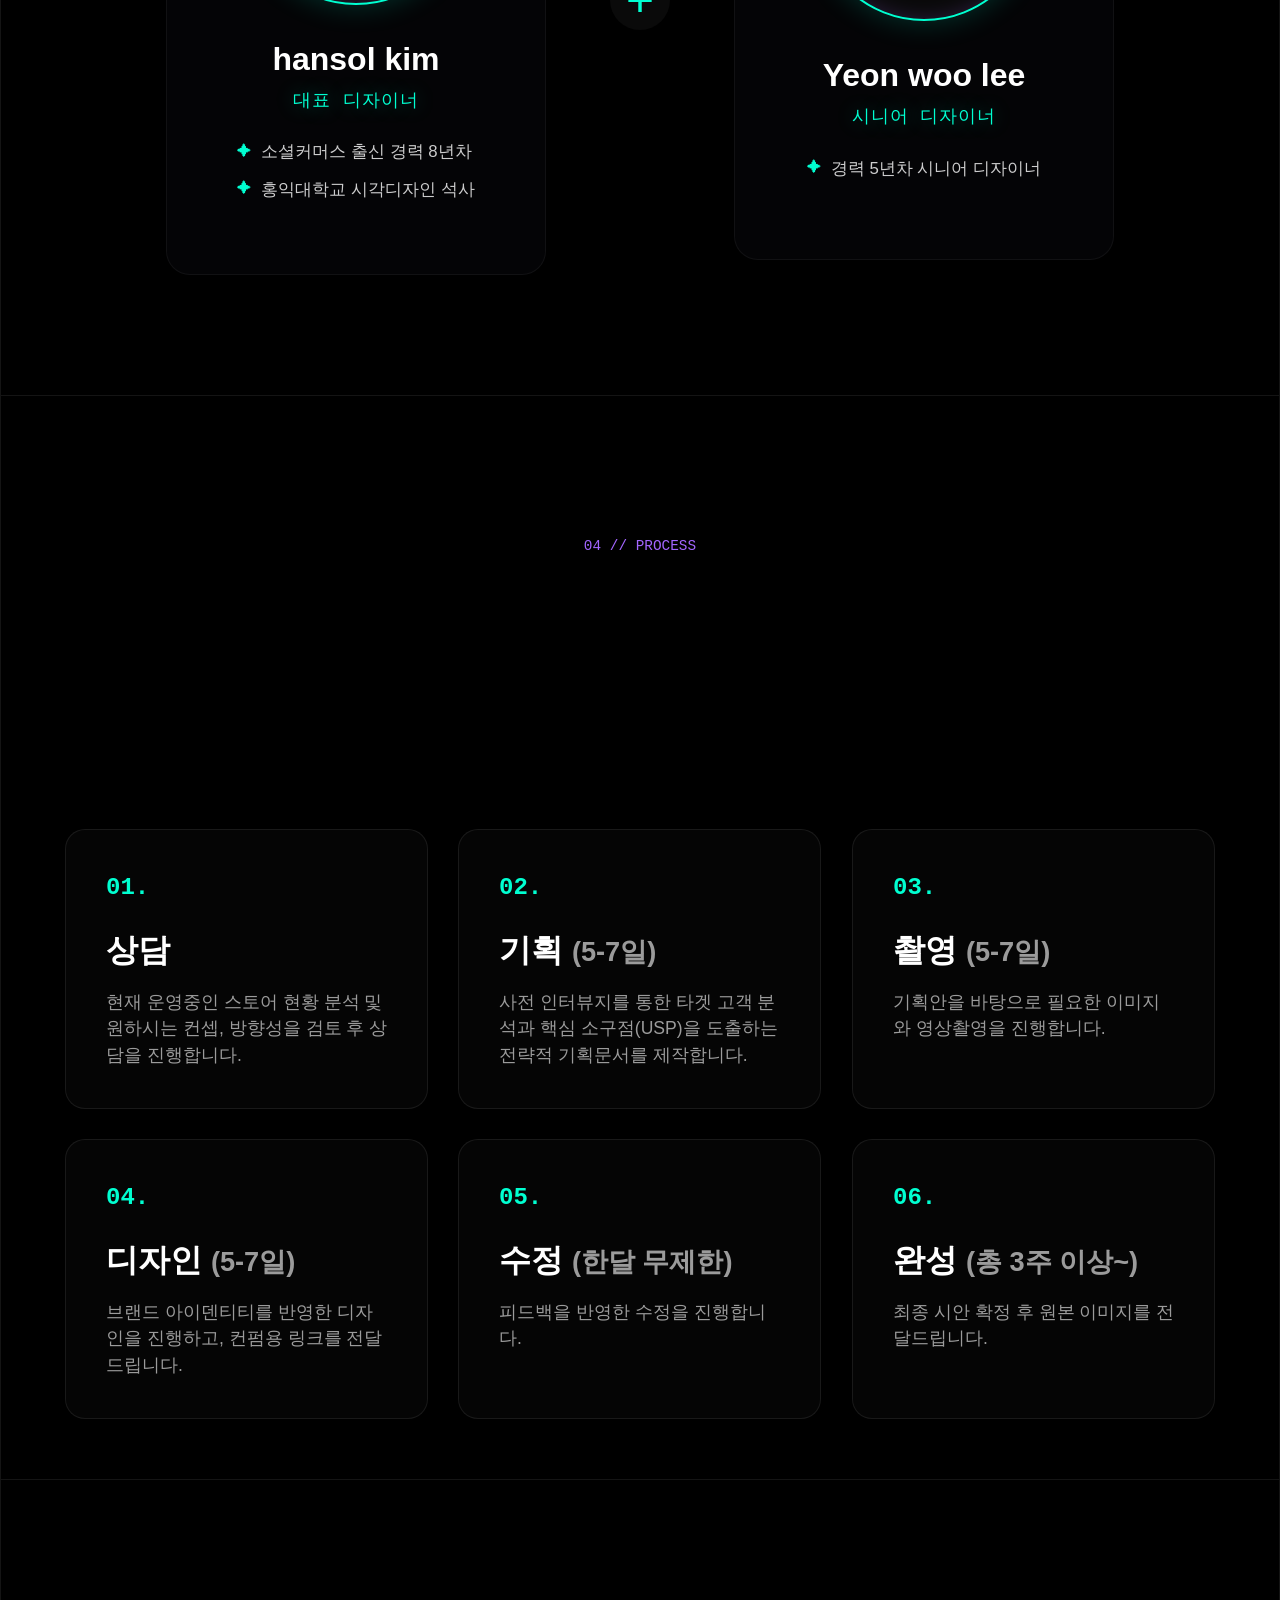
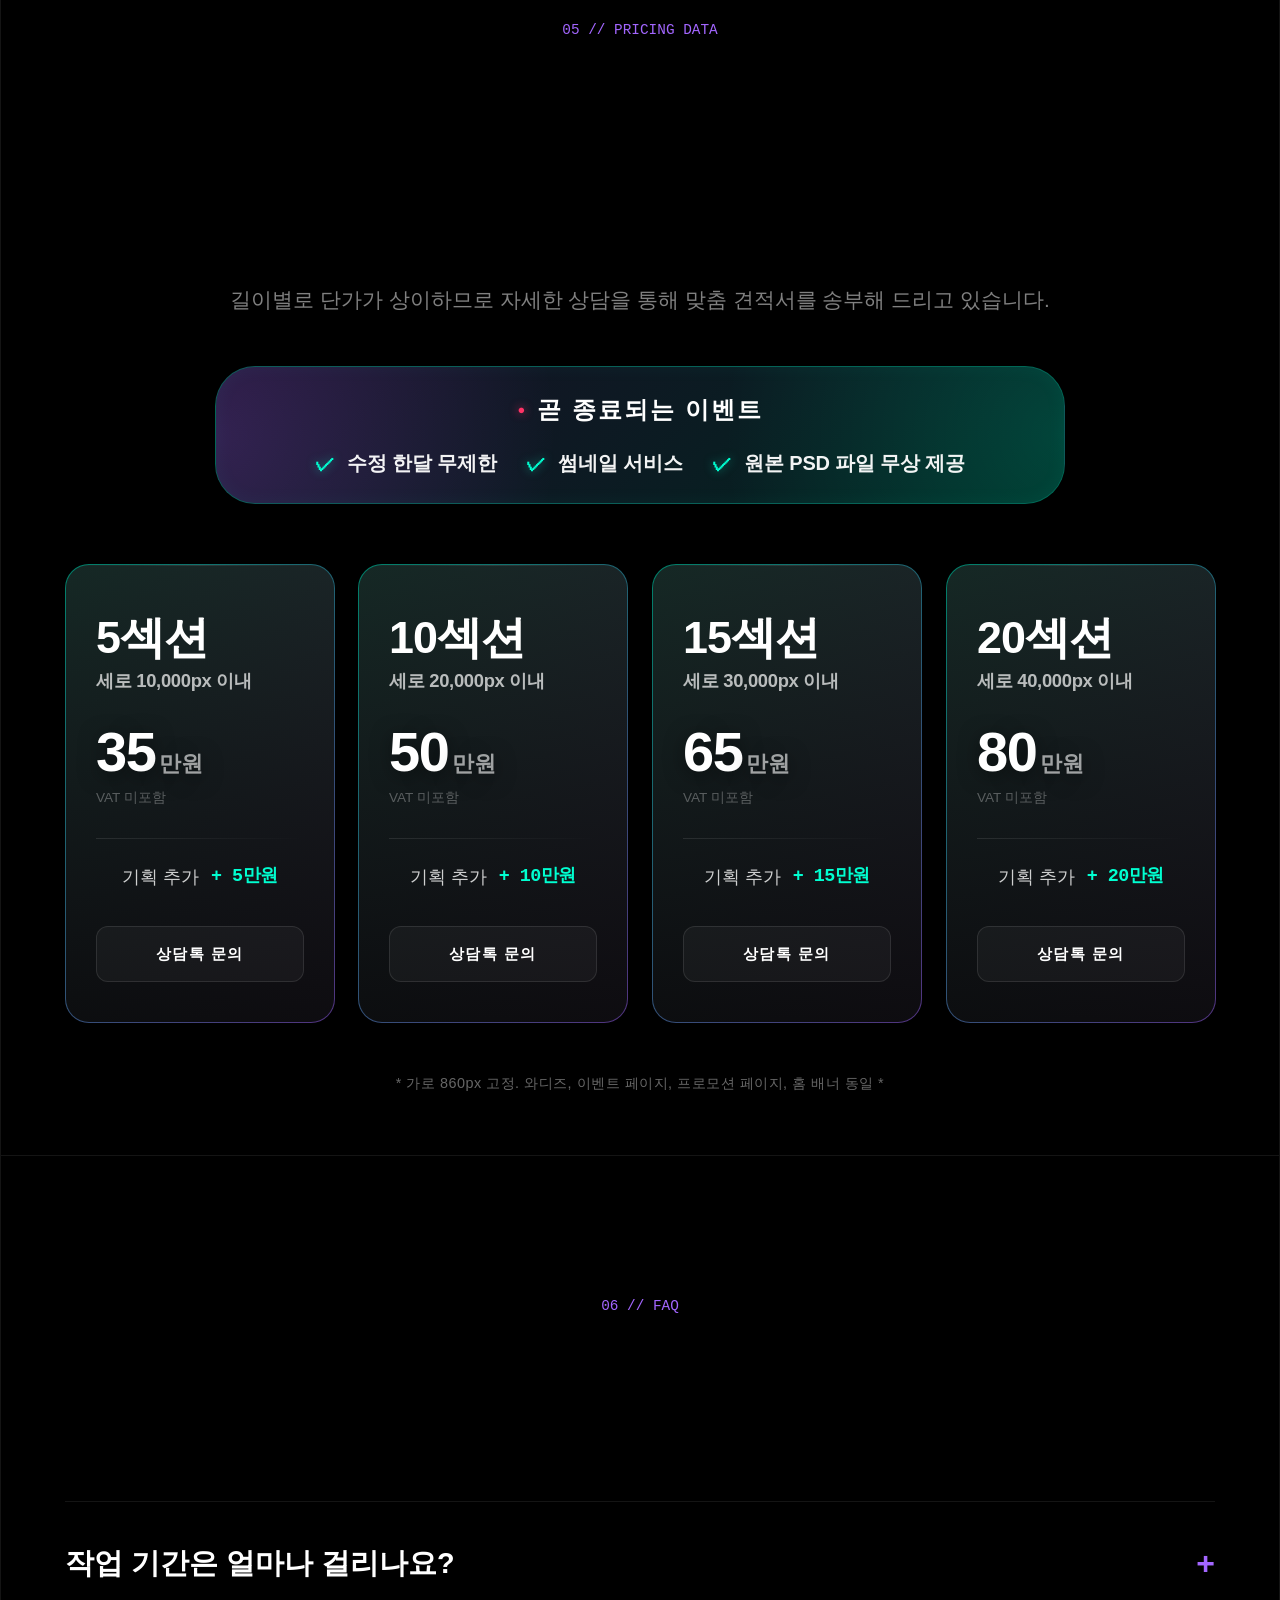
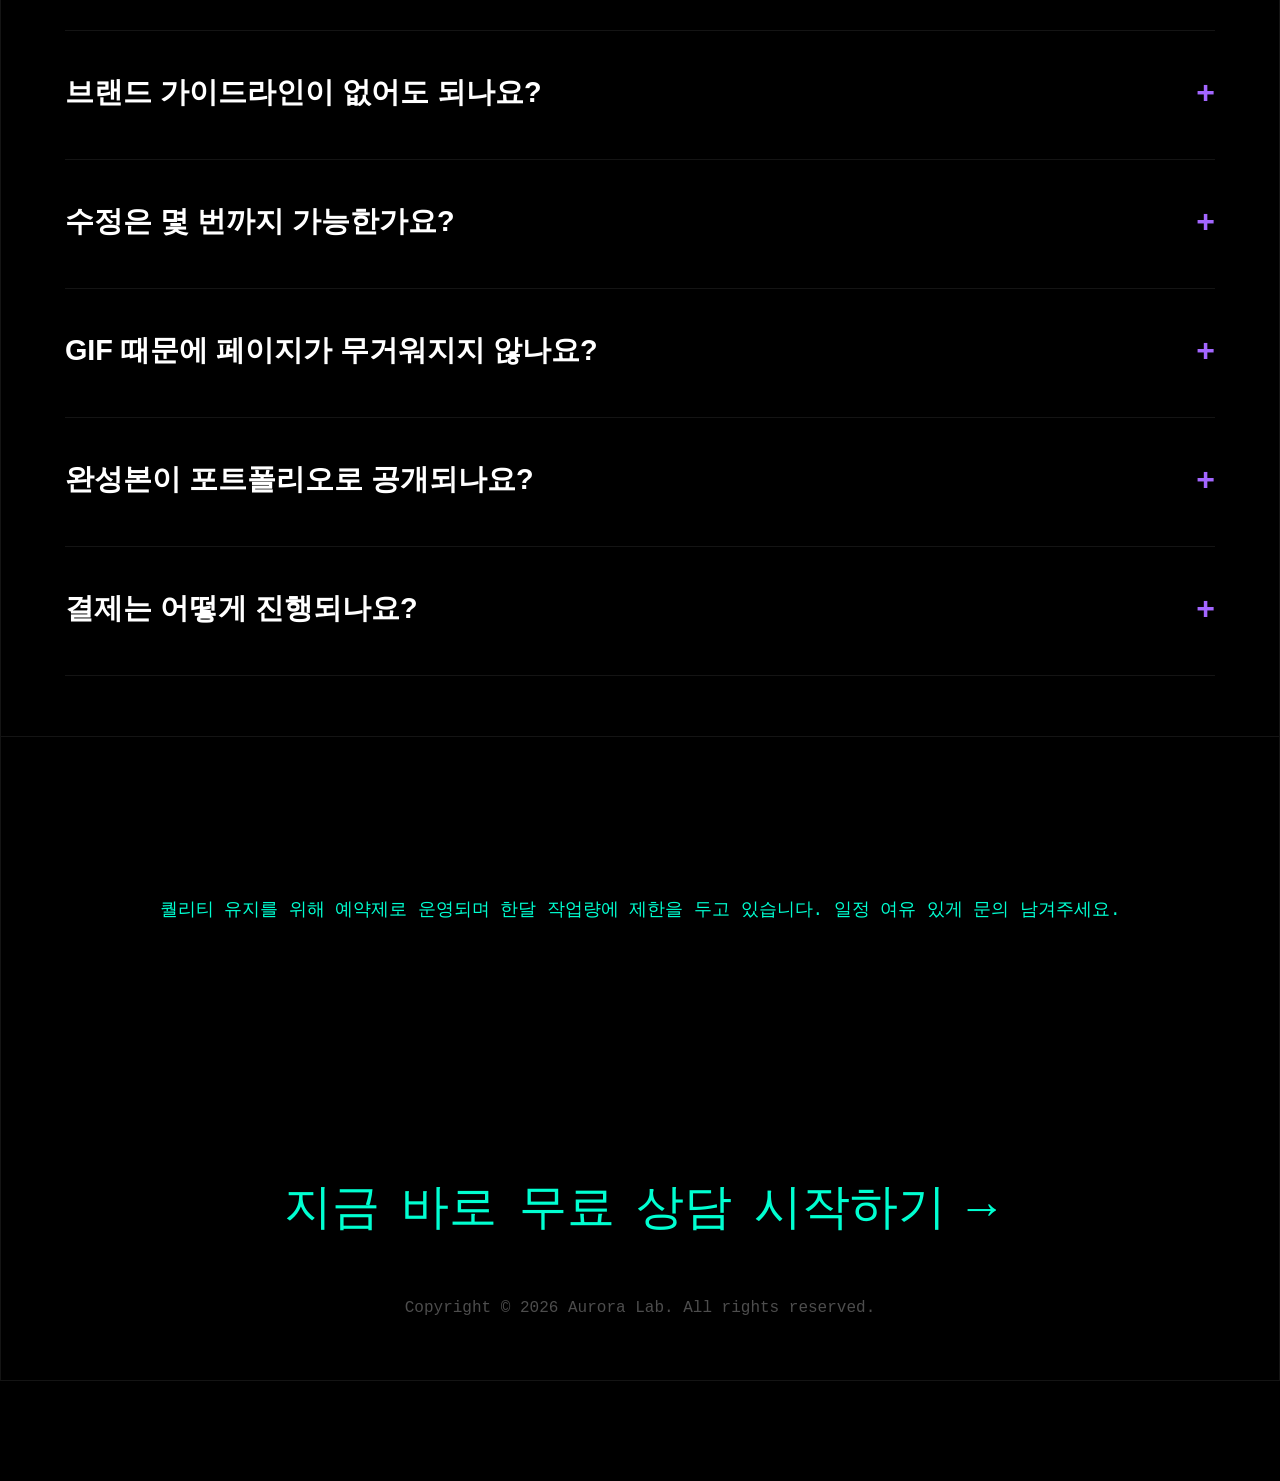
==== commit e046c751: "Performance optimization, mobile UI fixes, and portfolio layout adjustments" ====
--- a/index.html
+++ b/index.html
@@ -20,7 +20,9 @@
     
     <link href="https://fonts.googleapis.com/css2?family=Pretendard:wght@300;400;600;900&family=Outfit:wght@300;900&display=swap" rel="stylesheet">
     <!-- CSS -->
-    <link rel="stylesheet" href="css/style.css?v=3">
+    <link rel="stylesheet" href="css/style.css?v=15">
+    <!-- Preload Hero Logo -->
+    <link rel="preload" as="image" href="images/logo_3d.png">
 </head>
 <body>
     
@@ -69,13 +71,18 @@
         <section class="hero-section">
             <div class="hero-content">
                 <div class="hero-3d-logo-container">
-                    <div class="logo-3d-stack" id="logoStack"></div>
+                    <div class="logo-3d-stack" id="logoStack">
+                        <!-- Initial layer for immediate visibility -->
+                        <img src="images/logo_3d.png" class="logo-layer static-layer" style="opacity: 1; transform: translateZ(0px);">
+                    </div>
                 </div>
                 
                 <div class="hero-subcopy">
-                    <p class="desc">스크롤을 멈추게 하는 3초의 마법<br>
-                    <span class="glow-text">1:1 브랜드 맞춤형 GIF 상세페이지 제작 전문</span><br>
-                    디자인 연구소, 오로라랩</p>
+                    <p class="desc split-text">스크롤을 멈추게 하는 3초의 마법</p>
+                    <p class="desc">
+                        <span class="glow-text split-text">1:1 브랜드 맞춤형 GIF 상세페이지 제작 전문</span><br>
+                        디자인 연구소, 오로라랩
+                    </p>
                 </div>
 
                 <!-- Animated Counters -->
@@ -115,19 +122,19 @@
                 <div class="section-badge">QUESTION //</div>
                 <div class="text-mask"><h2 class="section-title">혹시 이런 경험,<br>있지 않으세요?</h2></div>
                 <div class="pain-grid">
-                    <div class="pain-item spotlight-card">
+                    <div class="pain-item pain-card spotlight-card">
                         <span class="pain-num">01</span>
                         <p>똑같은 템플릿에 끼워맞춘<br><strong>공장형 상세페이지</strong></p>
                     </div>
-                    <div class="pain-item spotlight-card">
+                    <div class="pain-item pain-card spotlight-card">
                         <span class="pain-num">02</span>
                         <p>고객의 시선을 끌지 못하는<br><strong>지루한 페이지 구성</strong></p>
                     </div>
-                    <div class="pain-item spotlight-card">
+                    <div class="pain-item pain-card spotlight-card">
                         <span class="pain-num">03</span>
                         <p>브랜드 아이덴티티가 전혀<br><strong>드러나지 않는 톤앤무드</strong></p>
                     </div>
-                    <div class="pain-item spotlight-card">
+                    <div class="pain-item pain-card spotlight-card">
                         <span class="pain-num">04</span>
                         <p>상세페이지를 여러 번 바꿨는데도<br><strong>매출은 그대로</strong></p>
                     </div>
@@ -265,10 +272,10 @@
                 <div class="pf-card video-card hidden-card">
                     <div class="pf-thumb video-container">
                         <div class="video-slider-wrapper">
-                            <video src="images/91.mov" autoplay muted loop playsinline class="pf-video"></video>
-                            <video src="images/92.mov" autoplay muted loop playsinline class="pf-video"></video>
-                            <video src="images/93.mov" autoplay muted loop playsinline class="pf-video"></video>
-                            <video src="images/91.mov" autoplay muted loop playsinline class="pf-video"></video>
+                            <video src="images/91.mp4" autoplay muted loop playsinline class="pf-video"></video>
+                            <video src="images/92.mp4" autoplay muted loop playsinline class="pf-video"></video>
+                            <video src="images/93.mp4" autoplay muted loop playsinline class="pf-video"></video>
+                            <video src="images/91.mp4" autoplay muted loop playsinline class="pf-video"></video>
                         </div>
                     </div>
                 </div>
@@ -292,7 +299,7 @@
                 <div class="team-member spotlight-card">
                     <div class="spotlight-border"></div>
                     <div class="profile-img-wrapper">
-                        <img src="images/profile_hansol.png" alt="hansol kim">
+                        <img src="images/profile_hansol.png" alt="hansol kim" loading="lazy">
                     </div>
                     <div class="member-info">
                         <h3>hansol kim</h3>
@@ -314,7 +321,7 @@
                 <div class="team-member spotlight-card">
                     <div class="spotlight-border"></div>
                     <div class="profile-img-wrapper">
-                        <img src="images/profile_yeonwoo.png" alt="Yeon woo lee">
+                        <img src="images/profile_yeonwoo.png" alt="Yeon woo lee" loading="lazy">
                     </div>
                     <div class="member-info">
                         <h3>Yeon woo lee</h3>
--- a/css/style.css
+++ b/css/style.css
@@ -0,0 +1,2094 @@
+:root {
+    --bg: #030303;
+    --fg: #ffffff;
+    --border: rgba(255,255,255,0.08);
+    --primary: #A366FF;
+    --secondary: #00FFD1;
+    --font-heading: 'Rix락-Sans_Pro', 'RixRock-Sans', 'Outfit', sans-serif;
+    --font-body: 'Pretendard', sans-serif;
+    --spotlight-color: rgba(163, 102, 255, 0.25);
+    /* Mouse tracking defaulting to center offscreen */
+    --mouse-x: -1000px;
+    --mouse-y: -1000px;
+}
+
+* {
+    margin: 0;
+    padding: 0;
+    box-sizing: border-box;
+    cursor: none !important; /* Managed by custom cursor */
+}
+
+/* Lenis Recommended CSS for smooth scrolling */
+html.lenis { height: auto; }
+.lenis.lenis-smooth { scroll-behavior: auto !important; }
+.lenis.lenis-smooth [data-lenis-prevent] { overscroll-behavior: contain; }
+.lenis.lenis-stopped { overflow: hidden; }
+.lenis.lenis-scrolling iframe { pointer-events: none; }
+
+body {
+    background-color: #000000;
+    color: var(--fg);
+    font-family: var(--font-body);
+    overflow-x: hidden;
+    line-height: 1.5;
+    -webkit-font-smoothing: antialiased;
+}
+
+/* Custom Cursor */
+.custom-cursor {
+    position: fixed;
+    top: 0; left: 0;
+    width: 15px; height: 15px;
+    border-radius: 50%;
+    background: var(--secondary);
+    pointer-events: none;
+    z-index: 99999;
+    transform: translate(-50%, -50%); /* Base offset */
+}
+
+.custom-cursor.hover {
+    width: 15px; height: 15px;
+    background: var(--secondary);
+}
+
+/* Utilities */
+.mt-20 { margin-top: 20px; }
+.mt-50 { margin-top: 50px; }
+.text-center { text-align: center; }
+.fw-900 { font-weight: 900; }
+.glow-text { color: var(--secondary); text-shadow: 0 0 20px rgba(0,255,209,0.4); }
+.mint { color: var(--secondary); }
+
+/* GSAP Text Masking (Hidden Overflow Reveal) */
+.text-mask {
+    overflow: hidden;
+    display: block;
+    text-align: center;
+    margin-bottom: -5px; 
+}
+.text-mask > * {
+    display: inline-block;
+    transform: translateY(110%); /* Hidden state */
+}
+
+/* Text Glow Effects */
+.text-glow {
+    text-shadow: 0 0 20px rgba(163, 102, 255, 0.6), 0 0 40px rgba(0, 255, 209, 0.4);
+}
+.text-glow-primary {
+    text-shadow: 0 0 30px var(--primary);
+}
+.text-glow-secondary {
+    text-shadow: 0 0 30px var(--secondary);
+}
+
+/* Background Engine with Heavy Gradients */
+.bg-engine {
+    position: fixed;
+    top: 0; left: 0; right: 0; bottom: 0;
+    z-index: -10;
+    pointer-events: none;
+    background: #000000;
+    overflow: hidden;
+}
+
+/* Removed grid-lines as requested */
+
+.bg-logo {
+    position: absolute;
+    top: 50%; left: 50%;
+    transform: translate(-50%, -50%);
+    width: 80vw; height: 80vh;
+    background: url('../images/logo.png') no-repeat center;
+    background-size: contain;
+    filter: invert(1);
+    opacity: 0.02;
+    mix-blend-mode: overlay;
+}
+
+/* Star Background System */
+#star-container {
+    position: absolute;
+    top: -50%; left: -50%; width: 200%; height: 200%;
+    pointer-events: none;
+    z-index: 1;
+}
+
+.star {
+    position: absolute;
+    background: #fff;
+    border-radius: 50%;
+    opacity: 0;
+    box-shadow: 0 0 4px #fff;
+    animation: twinkle linear infinite;
+}
+
+@keyframes twinkle {
+    0% { opacity: 0; transform: scale(0.5); }
+    50% { opacity: 1; transform: scale(1.2); }
+    100% { opacity: 0; transform: scale(0.5); }
+}
+
+/* Mega Gradients Flowing */
+.aurora-light {
+    position: absolute;
+    border-radius: 50%;
+    filter: blur(150px);
+    opacity: 0.7;
+    animation: floatingGradients 20s infinite alternate;
+}
+
+.light-1 {
+    top: -20%; left: -20%;
+    width: 70vw; height: 70vh;
+    background: #A366FF; /* Purple */
+}
+
+.light-2 {
+    bottom: -20%; right: -20%;
+    width: 60vw; height: 60vh;
+    background: #00FFD1; /* Mint */
+    animation-delay: -5s;
+}
+
+.light-3 {
+    top: 30%; left: 40%;
+    width: 40vw; height: 40vh;
+    background: rgba(163, 102, 255, 0.5);
+    animation-delay: -10s;
+}
+
+@keyframes floatingGradients {
+    0% { transform: scale(1) translate(0, 0); }
+    33% { transform: scale(1.2) translate(10vw, 15vh); }
+    66% { transform: scale(0.9) translate(-10vw, 5vh); }
+    100% { transform: scale(1.1) translate(5vw, -10vh); }
+}
+
+/* Cosmic Top Ticker */
+.top-ticker {
+    position: fixed;
+    top: 0; left: 0; width: 100%;
+    height: 45px;
+    background: linear-gradient(90deg, rgba(3,3,3,0.3) 0%, rgba(163,102,255,0.15) 50%, rgba(3,3,3,0.3) 100%);
+    backdrop-filter: blur(8px); /* Reduced from 15px */
+    border-bottom: 1px solid rgba(255,255,255,0.05);
+    display: flex;
+    align-items: center;
+    z-index: 1000;
+    font-family: var(--font-heading);
+    font-size: 0.85rem;
+    letter-spacing: 3px;
+    color: rgba(255,255,255,0.6);
+    overflow: hidden;
+    text-shadow: 0 0 10px rgba(255,255,255,0.2);
+}
+
+.top-ticker .track {
+    display: flex; gap: 40px; white-space: nowrap;
+    animation: ticker 30s linear infinite;
+    text-transform: uppercase;
+}
+
+.top-ticker .glow-text {
+    color: #fff;
+    text-shadow: 0 0 10px rgba(0, 255, 209, 0.8), 0 0 20px rgba(163, 102, 255, 0.5);
+    font-weight: 700;
+}
+
+@keyframes ticker {
+    0% { transform: translateX(0); }
+    100% { transform: translateX(-50%); } 
+}
+
+/* Navbar */
+.navbar {
+    position: absolute;
+    top: 50px; left: 0; width: 100%;
+    height: auto;
+    display: flex; justify-content: space-between; align-items: center;
+    padding: 20px 5%; /* Balanced padding for the border */
+    z-index: 999;
+}
+
+.nav-logo { height: 60px; filter: invert(1); } /* Made much larger */
+.nav-links { display: flex; gap: 40px; }
+.nav-links a { color: #fff; text-decoration: none; font-family: var(--font-heading); font-size: 0.9rem; letter-spacing: 1px; }
+
+.cta-btn {
+    background: transparent; color: #fff;
+    border: 1px solid var(--border);
+    padding: 10px 24px; font-family: var(--font-heading);
+}
+
+/* Buttons (Interactive Targets) */
+.magnetic-btn {
+    display: inline-block;
+    transition: color 0.3s, text-shadow 0.3s, transform 0.3s cubic-bezier(0.25, 1, 0.5, 1);
+    position: relative;
+    z-index: 2;
+}
+
+.magnetic-btn:hover {
+    color: var(--secondary);
+    text-shadow: 0 0 15px rgba(0, 255, 209, 0.5);
+    transform: scale(1.05); /* Slight static pop instead of wobble */
+}
+
+/* Hero */
+.hero-section {
+    height: 100vh;
+    display: flex; flex-direction: column; justify-content: center;
+    align-items: center;
+    text-align: center;
+    padding: 0 5%;
+    position: relative;
+}
+
+.hero-title {
+    font-family: var(--font-heading);
+    font-size: 14vw;
+    line-height: 0.85;
+    letter-spacing: -0.04em;
+    text-transform: uppercase;
+}
+
+.hero-title.outline {
+    color: transparent;
+    -webkit-text-stroke: 2px rgba(255,255,255,0.2);
+}
+
+.hero-3d-logo-container {
+    width: 108vw;
+    max-width: 960px; /* Reduced to 80% (1200 * 0.8) */
+    margin: 0 auto 10px auto;
+    perspective: 2500px;
+    position: relative;
+    z-index: 100;
+    overflow: visible !important;
+}
+
+.logo-layer {
+    position: absolute;
+    top: 0;
+    left: 0;
+    width: 100%;
+    height: 100%;
+    object-fit: contain;
+    pointer-events: none;
+    will-change: transform;
+    opacity: 0.8; /* Base transparency for glass look */
+}
+
+
+
+.logo-3d-stack {
+    position: relative;
+    opacity: 1;
+    z-index: 105;
+    width: 100%;
+    max-width: none;
+    aspect-ratio: 1662 / 946;
+    transform-style: preserve-3d;
+    transition: transform 0.1s ease-out;
+    margin: 0 auto;
+    filter: url(#nukki-filter);
+}
+
+.logo-layer {
+    position: absolute;
+    top: 0;
+    left: 0;
+    width: 100%;
+    height: 100%;
+    object-fit: contain;
+    pointer-events: none;
+    backface-visibility: hidden;
+    will-change: transform;
+}
+
+.logo-layer:first-child {
+    opacity: 1;
+}
+
+.logo-layer:not(:first-child) {
+    opacity: 0.8;
+}
+
+/* Unified with main container block above */
+
+/* Glass effects removed as requested */
+
+.hero-scroll-indicator {
+    position: absolute; bottom: 100px; left: 5%;
+    font-family: 'Courier New', Courier, monospace; font-size: 0.8rem;
+    display: flex; align-items: center; gap: 20px;
+    opacity: 0.5;
+    z-index: 4;
+}
+
+.hero-scroll-indicator .line {
+    width: 1px; height: 40px; background: #fff;
+    animation: bounce 2s infinite;
+}
+
+@keyframes bounce { 0% { transform: scaleY(0); transform-origin: top; } 50% { transform: scaleY(1); transform-origin: top; } 50.1% { transform-origin: bottom; } 100% { transform: scaleY(0); transform-origin: bottom; } }
+
+/* Shared structural */
+#app-container {
+    max-width: 1800px; margin: 0 auto;
+    border-left: 1px solid var(--border);
+    border-right: 1px solid var(--border);
+}
+
+.glass-panel {
+    padding: 60px 5%;
+    border-bottom: 1px solid var(--border);
+    position: relative;
+}
+
+.section-badge {
+    font-family: 'Courier New', Courier, monospace;
+    font-size: 0.9rem; color: var(--primary); 
+    margin-bottom: 50px;
+    margin-top: 80px;
+    text-align: center;
+}
+
+.section-title {
+    font-family: var(--font-heading); font-size: 5rem;
+    font-weight: 900; line-height: 1.1; letter-spacing: -2px;
+    text-align: center;
+}
+
+/* Spotlight Card Base (TradingView Aesthetic) */
+.spotlight-card {
+    position: relative;
+    background: rgba(255,255,255,0.02);
+    border: 1px solid var(--border);
+    overflow: hidden;
+    backdrop-filter: blur(5px); /* Reduced from 10px */
+    transition: background 0.3s;
+    will-change: transform, background;
+}
+
+/* Magic Spotlight Border Effect utilizing mouse pos */
+.spotlight-card::before {
+    content: "";
+    position: absolute;
+    top: 0; left: 0; right: 0; bottom: 0;
+    pointer-events: none;
+    /* Glow mask matching mouse position */
+    background: radial-gradient(
+        600px circle at var(--mouse-x) var(--mouse-y), 
+        var(--spotlight-color),
+        transparent 40%
+    );
+    z-index: 1;
+    opacity: 0;
+    transition: opacity 0.5s;
+}
+
+.spotlight-card:hover::before { opacity: 1; }
+
+/* Ensure content stays above the neon light */
+.spotlight-card > * { position: relative; z-index: 2; }
+
+/* Hero Metrics & Subcopy */
+.hero-subcopy { font-size: 1.5rem; line-height: 1.6; color: rgba(255,255,255,0.7); text-align: center; margin-top: -20px; margin-bottom: 80px; position: relative; z-index: 5; word-break: keep-all; padding: 0 5%; }
+.hero-metrics { display: flex; gap: 80px; justify-content: center; margin-top: 50px; position: relative; z-index: 5; }
+.metric-item { display: flex; flex-direction: column; align-items: center; background: none !important; border: none !important; box-shadow: none !important; backdrop-filter: none !important; }
+.metric-item .m-label { font-family: 'Courier New', Courier, monospace; color: var(--secondary); font-size: 1rem; margin-bottom: 12px; letter-spacing: 2px; }
+.metric-item .m-value { font-family: var(--font-heading); font-size: 5rem; font-weight: 900; line-height: 1; overflow: visible !important; background: none !important; border: none !important; box-shadow: none !important; }
+
+/* Client Ticker */
+.client-ticker { position: absolute; bottom: -30px; left: 0; width: 100%; height: 60px; background: rgba(255,255,255,0.03); border-top: 1px solid var(--border); display: flex; align-items: center; overflow: hidden; }
+.client-ticker .c-track { display: flex; gap: 40px; white-space: nowrap; animation: ticker-fast 20s linear infinite; font-family: 'Courier New', Courier, monospace; color: rgba(255,255,255,0.5); font-size: 1rem; }
+@keyframes ticker-fast { 0% { transform: translateX(0); } 100% { transform: translateX(-33.33%); } }
+
+/* ---------------------------------
+   Pain Point Section
+---------------------------------- */
+.painpoint-section {
+    position: relative;
+    z-index: 100;
+    display: flex;
+    flex-direction: column;
+    align-items: center;
+}
+
+.pain-grid {
+    display: grid;
+    grid-template-columns: repeat(4, 1fr);
+    gap: 20px;
+    width: 100%;
+    margin-top: 40px;
+    align-items: stretch; /* Make all cards same height */
+}
+
+.pain-item {
+    position: relative;
+    background: rgba(0, 0, 0, 0.45);
+    border: 1px solid rgba(255, 255, 255, 0.1);
+    border-radius: 20px;
+    padding: 40px 25px;
+    text-align: center; /* Center align all text */
+    transition: transform 0.5s cubic-bezier(0.16, 1, 0.3, 1), background 0.5s, border-color 0.5s;
+    cursor: default;
+    overflow: hidden;
+    opacity: 1 !important;
+    transform: translateY(0) scale(1);
+}
+
+/* Opal Glow Effect */
+.pain-item::before {
+    content: "";
+    position: absolute;
+    top: 0; left: 0; width: 100%; height: 100%;
+    background: radial-gradient(
+        circle 250px at var(--mouse-x) var(--mouse-y),
+        rgba(163, 102, 255, 0.15),
+        transparent 80%
+    );
+    opacity: 0;
+    transition: opacity 0.5s ease;
+    z-index: 0;
+    pointer-events: none;
+}
+
+.pain-item:hover::before {
+    opacity: 1;
+}
+
+.pain-item:hover {
+    border-color: rgba(163, 102, 255, 0.3);
+    transform: translateY(-10px) scale(1.02);
+    box-shadow: 0 30px 60px rgba(0, 0, 0, 0.4);
+}
+
+.pain-num {
+    display: block;
+    font-family: var(--font-heading);
+    font-size: 1rem;
+    color: var(--secondary);
+    letter-spacing: 3px;
+    margin-bottom: 25px;
+    position: relative;
+    z-index: 1;
+}
+
+.pain-item p {
+    font-size: 1.35rem;
+    line-height: 1.5;
+    color: rgba(255, 255, 255, 0.7); /* Improved contrast */
+    position: relative;
+    z-index: 1;
+    transition: color 0.4s ease;
+}
+
+.pain-item:hover p {
+    color: #fff;
+}
+
+.pain-item p strong {
+    display: block;
+    margin-top: 10px;
+    font-size: 1.6rem;
+    color: #fff;
+    font-weight: 800;
+    text-shadow: 0 2px 10px rgba(0,0,0,0.2);
+}
+
+
+
+.pain-answer {
+    font-size: 1.4rem;
+    line-height: 1.8;
+    color: rgba(255,255,255,0.7);
+    text-align: center;
+}
+
+/* Section Description */
+.section-desc {
+    font-size: 1.3rem;
+    line-height: 1.6;
+    color: rgba(255,255,255,0.5);
+    text-align: center;
+}
+
+.portfolio-section {
+    text-align: center;
+    display: flex;
+    flex-direction: column;
+    align-items: center;
+}
+
+.portfolio-section .section-badge {
+    margin-left: auto;
+    margin-right: auto;
+}
+
+.portfolio-section .text-mask {
+    display: flex;
+    justify-content: center;
+    width: 100%;
+}.portfolio-section .section-desc {
+    margin-left: auto;
+    margin-right: auto;
+}
+
+.pf-video {
+    width: 25%;
+    height: 100%;
+    object-fit: cover;
+    flex-shrink: 0;
+}
+
+.video-container {
+    overflow: hidden;
+    position: relative;
+}
+
+.video-slider-wrapper {
+    display: flex;
+    width: 400%;
+    height: 100%;
+    transform: translateX(0);
+}
+
+
+
+
+
+
+.hidden-card {
+    display: none;
+    opacity: 0;
+    transition: opacity 0.5s ease;
+}
+
+/* ── Event Banner (Premium UI) ── */
+.event-banner {
+    position: relative;
+    display: flex;
+    flex-direction: column;
+    align-items: center;
+    justify-content: center;
+    padding: 25px 40px;
+    background: linear-gradient(135deg, rgba(163,102,255,0.15) 0%, rgba(0,255,209,0.15) 100%);
+    border: 1px solid rgba(0,255,209,0.3);
+    border-radius: 40px;
+    backdrop-filter: blur(10px); /* Reduced from 20px */
+    overflow: hidden;
+    box-shadow: 0 20px 40px rgba(0,0,0,0.4), inset 0 0 20px rgba(0,255,209,0.05);
+    gap: 20px;
+    text-align: center;
+    max-width: 850px;
+    margin-inline: auto;
+    /* Disable entrance/scroll animations for this card */
+    transform: none !important;
+    opacity: 1 !important;
+}
+
+/* Event Banner Inner Glow */
+.event-banner::before {
+    content: '';
+    position: absolute;
+    top: 0; left: 0; width: 100%; height: 100%;
+    background: radial-gradient(circle at 0% 50%, rgba(163,102,255,0.2) 0%, transparent 40%),
+                radial-gradient(circle at 100% 50%, rgba(0,255,209,0.15) 0%, transparent 40%);
+    pointer-events: none;
+}
+
+.event-banner-label {
+    display: flex;
+    align-items: center;
+    gap: 12px;
+    z-index: 1;
+}
+
+.event-dot {
+    color: #ff3366;
+    font-size: 0.8rem;
+    text-shadow: 0 0 10px rgba(255,51,102,0.8);
+    animation: eventPulse 1.5s cubic-bezier(0.4, 0, 0.2, 1) infinite;
+}
+
+@keyframes eventPulse {
+    0%, 100% { opacity: 1; transform: scale(1); }
+    50% { opacity: 0.3; transform: scale(0.8); }
+}
+
+.event-title {
+    font-family: var(--font-heading);
+    font-size: 1.5rem;
+    font-weight: 800;
+    color: #fff;
+    letter-spacing: 2px;
+    text-transform: uppercase;
+}
+
+.event-items {
+    display: flex;
+    flex-direction: row;
+    align-items: center;
+    justify-content: center;
+    gap: 30px;
+    z-index: 1;
+    flex-wrap: wrap;
+}
+
+.event-item {
+    display: flex;
+    align-items: center;
+    gap: 12px;
+    font-size: 1.25rem;
+    font-weight: 600;
+    color: rgba(255,255,255,0.95);
+    letter-spacing: -0.2px;
+}
+
+.event-chk {
+    color: var(--secondary);
+    font-weight: bold;
+    text-shadow: 0 0 10px rgba(0,255,209,0.5);
+}
+
+/* ── New Pricing Cards (Premium UI) ── */
+.new-pricing-deck {
+    display: grid;
+    grid-template-columns: repeat(4, 1fr);
+    gap: 24px;
+    margin-top: 60px;
+}
+
+.new-price-card {
+    position: relative;
+    /* Aurora Gradient Border technique */
+    border: 1.5px solid transparent;
+    background-image: linear-gradient(180deg, rgba(25,25,25,0.85), rgba(10,10,10,0.95)), 
+                      linear-gradient(135deg, rgba(0,255,209,0.5) 0%, rgba(163,102,255,0.5) 100%);
+    background-origin: border-box;
+    background-clip: padding-box, border-box;
+    border-radius: 24px;
+    padding: 40px 30px;
+    display: flex;
+    flex-direction: column;
+    transition: all 0.4s cubic-bezier(0.25, 1, 0.5, 1);
+    backdrop-filter: blur(8px); /* Reduced from 15px */
+    overflow: hidden;
+    will-change: transform;
+}
+
+/* Card Inner Subtle Glow */
+.new-price-card::after {
+    content: '';
+    position: absolute;
+    top: 0; left: 0; right: 0; height: 1px;
+    background: linear-gradient(90deg, transparent, rgba(255,255,255,0.2), transparent);
+    opacity: 0.5;
+}
+
+.new-price-card:hover {
+    transform: translateY(-12px);
+    background-image: linear-gradient(180deg, rgba(35,35,35,0.9), rgba(15,15,15,0.95)), 
+                      linear-gradient(135deg, rgba(0,255,209,0.8) 0%, rgba(163,102,255,0.8) 100%);
+    box-shadow: 0 25px 50px rgba(0,0,0,0.6), 0 0 50px rgba(0,255,209,0.15);
+}
+
+
+
+.npc-size {
+    display: flex;
+    flex-direction: column;
+    gap: 8px;
+    margin-bottom: 30px;
+    margin-top: 10px;
+}
+
+.npc-size-main {
+    font-family: var(--font-heading);
+    font-size: 2.8rem; /* 약 3배 크기 */
+    color: #fff;
+    font-weight: 800;
+    line-height: 1;
+    letter-spacing: -1px;
+}
+
+.npc-size-sub {
+    font-family: var(--font-heading);
+    font-size: 1.15rem; /* 기존 크기 유지 (서브 텍스트) */
+    color: rgba(255, 255, 255, 0.7);
+    font-weight: 600;
+    letter-spacing: -0.3px;
+    line-height: 1.4;
+}
+
+.npc-price {
+    font-family: var(--font-heading);
+    font-size: 3.5rem;
+    font-weight: 900;
+    color: #fff;
+    line-height: 1;
+    letter-spacing: -1.5px;
+    text-shadow: 0 4px 20px rgba(0,0,0,0.5);
+}
+
+.npc-unit {
+    font-size: 1.4rem;
+    font-weight: 600;
+    margin-left: 4px;
+    color: rgba(255,255,255,0.6);
+    letter-spacing: -0.5px;
+}
+
+.npc-vat {
+    font-size: 0.85rem;
+    color: rgba(255,255,255,0.3);
+    font-weight: 500;
+    margin-top: 8px;
+    margin-bottom: 30px;
+}
+
+.npc-divider {
+    width: 100%;
+    height: 1px;
+    background: linear-gradient(90deg, rgba(255,255,255,0.1), transparent);
+    margin: 0 0 24px 0;
+}
+
+.npc-option {
+    display: flex;
+    justify-content: center;
+    align-items: center;
+    gap: 12px;
+    font-size: 1.15rem;
+    color: rgba(255,255,255,0.8);
+    margin-bottom: 35px;
+}
+
+.npc-add {
+    color: var(--secondary);
+    font-weight: 700;
+    font-family: 'Courier New', monospace;
+    letter-spacing: -0.5px;
+}
+
+
+
+.npc-btn {
+    display: block;
+    text-align: center;
+    text-decoration: none;
+    margin-top: auto;
+    padding: 16px 0;
+    background: rgba(255,255,255,0.04);
+    border: 1px solid rgba(255,255,255,0.1);
+    border-radius: 12px;
+    color: #fff;
+    font-family: var(--font-heading);
+    font-size: 0.95rem;
+    font-weight: 700;
+    letter-spacing: 1.5px;
+    transition: all 0.3s ease;
+}
+
+.npc-btn:hover {
+    background: var(--secondary);
+    border-color: var(--secondary);
+    color: #000;
+    box-shadow: 0 10px 25px rgba(0,255,209,0.3);
+}
+
+
+
+/* Bottom pricing note */
+.pricing-note {
+    text-align: center;
+    font-size: 0.9rem;
+    color: rgba(255,255,255,0.4);
+    letter-spacing: 0.5px;
+    font-weight: 500;
+}
+
+@media (max-width: 1200px) {
+    .new-pricing-deck { grid-template-columns: repeat(2, 1fr); gap: 20px; }
+    .new-price-card.featured { transform: none; }
+    .new-price-card.featured:hover { transform: translateY(-8px); }
+}
+
+@media (max-width: 768px) {
+    /* Typography Scaling */
+    .section-title { font-size: 3rem; letter-spacing: -1px; }
+    .section-desc { font-size: 1.1rem; padding: 0 15px; word-break: keep-all; }
+    
+    /* Event Banner Stacking */
+    .event-banner {
+        flex-direction: column;
+        padding: 30px 20px;
+        border-radius: 30px;
+        gap: 24px;
+    }
+    .event-title { font-size: 1.3rem; }
+    .event-items {
+        flex-direction: column;
+        gap: 16px;
+    }
+    .event-item { font-size: 1.15rem; }
+    
+    /* Pricing Deck 2x2 on Mobile (Centered & Refined) */
+    .new-pricing-deck { grid-template-columns: repeat(2, 1fr); gap: 16px; margin-top: 30px; }
+    .new-price-card { padding: 35px 15px; align-items: center; text-align: center; }
+    .npc-size { align-items: center; margin-bottom: 20px; }
+    .npc-size-main { font-size: 1.8rem; }
+    .npc-size-sub { font-size: 0.9rem; }
+    .npc-price { font-size: 2.6rem; margin: 12px 0; }
+    .npc-vat { font-size: 0.8rem; }
+    .npc-divider { width: 40px; margin: 20px 0; }
+    .npc-option { font-size: 1rem; }
+    .npc-btn { display: none; }
+}
+
+@media (max-width: 480px) {
+    .section-title { font-size: 2.4rem; }
+    .event-title { font-size: 1.15rem; }
+    .event-item { font-size: 1rem; }
+    .npc-size-main { font-size: 1.8rem; }
+    .npc-option { font-size: 1rem; }
+}
+
+.more-container {
+    display: flex;
+    justify-content: center;
+    width: 100%;
+}
+
+
+.more-btn {
+    padding: 16px 45px;
+    background: rgba(255, 255, 255, 0.05);
+    border: 1px solid rgba(255, 255, 255, 0.1);
+    color: #fff;
+    border-radius: 100px;
+    font-family: var(--font-heading);
+    font-size: 0.95rem;
+    font-weight: 700;
+    letter-spacing: 1.5px;
+    cursor: pointer;
+    transition: all 0.3s cubic-bezier(0.4, 0, 0.2, 1);
+    backdrop-filter: blur(10px);
+}
+
+.more-btn:hover {
+    background: var(--primary);
+    border-color: var(--primary);
+    transform: translateY(-5px);
+    box-shadow: 0 15px 35px rgba(0, 255, 204, 0.3);
+}
+
+.pf-grid {
+    display: grid;
+    grid-template-columns: repeat(3, 1fr);
+    gap: 20px;
+}
+
+.pf-card {
+    position: relative;
+    border-radius: 16px;
+    overflow: hidden;
+    cursor: pointer;
+    background: rgba(255,255,255,0.03); /* Fallback for video loading */
+    border: 1px solid rgba(255,255,255,0.05);
+    transition: transform 0.4s cubic-bezier(0.175, 0.885, 0.32, 1.275), opacity 0.4s ease, box-shadow 0.4s ease;
+    will-change: transform;
+    backface-visibility: hidden;
+}
+
+
+
+.pf-card.hidden {
+    display: none;
+}
+
+.pf-card:hover {
+    transform: scale(1.05) !important; /* Reduced scale for better usability */
+    z-index: 1000;
+    box-shadow: 0 0 50px rgba(163, 102, 255, 0.4), 0 0 100px rgba(0, 255, 209, 0.2);
+    border: 1px solid var(--secondary);
+}
+
+/* Video Card specific hover - Black Glow/Border */
+.pf-card.video-card:hover {
+    box-shadow: 0 0 40px rgba(0, 0, 0, 0.9) !important;
+    border: 1px solid #000 !important;
+}
+
+/* Card Expansion State */
+.pf-card.expanded {
+    cursor: zoom-out !important;
+    transform: none !important;
+    box-shadow: none !important;
+}
+.pf-card.expanded .pf-thumb {
+    aspect-ratio: auto !important;
+    height: 100% !important;
+}
+.pf-card.expanded .video-slider-wrapper,
+.pf-card.expanded .pf-video {
+    height: 100% !important;
+}
+
+/* Backdrop for expanded card */
+.pf-backdrop {
+    position: fixed;
+    inset: 0;
+    background: rgba(0, 0, 0, 0.85);
+    backdrop-filter: blur(15px);
+    z-index: 9998;
+    opacity: 0;
+    cursor: zoom-out;
+}
+
+
+
+.pf-thumb {
+    width: 100%;
+    aspect-ratio: 4 / 5;
+    min-height: auto; /* Remove fixed min-height to honor aspect-ratio */
+    background: rgba(255,255,255,0.02);
+    background-size: cover;
+    background-position: center;
+    transition: transform 0.6s ease;
+}
+
+.pf-card:hover .pf-thumb {
+    transform: scale(1.08);
+}
+
+.pf-card.video-card:hover .pf-thumb {
+    transform: none;
+}
+
+@keyframes videoSlideLoop {
+    0%, 27.77% { transform: translateX(0); }
+    33.33%, 61.11% { transform: translateX(-25%); }
+    66.66%, 94.44% { transform: translateX(-50%); }
+    100% { transform: translateX(-75%); }
+}
+
+.pf-card.video-card:hover .video-slider-wrapper {
+    animation: videoSlideLoop 9s infinite ease-in-out;
+}
+
+/* Specific for 5th card with 4 unique videos (5 slots total) */
+.video-slider-5 {
+    width: 500% !important;
+}
+
+.video-slider-5 .pf-video {
+    width: 20% !important;
+}
+
+.pf-card.video-card:hover .video-slider-5 {
+    animation: videoSlideLoop5 12s infinite ease-in-out;
+}
+
+@keyframes videoSlideLoop5 {
+    0%, 20.83% { transform: translateX(0); }
+    25%, 45.83% { transform: translateX(-20%); }
+    50%, 70.83% { transform: translateX(-40%); }
+    75%, 95.83% { transform: translateX(-60%); }
+    100% { transform: translateX(-80%); }
+}
+
+
+
+
+
+
+
+
+.pf-overlay {
+    position: absolute;
+    bottom: 0; left: 0; right: 0;
+    padding: 30px;
+    background: linear-gradient(0deg, rgba(0,0,0,0.9) 0%, transparent 100%);
+    display: flex;
+    flex-direction: column;
+    gap: 6px;
+    transform: translateY(20px);
+    opacity: 0;
+    transition: all 0.4s ease;
+}
+
+.pf-card:hover .pf-overlay {
+    transform: translateY(0);
+    opacity: 1;
+}
+
+.pf-tag {
+    font-family: 'Courier New', monospace;
+    font-size: 0.75rem;
+    color: var(--secondary);
+    text-transform: uppercase;
+    letter-spacing: 2px;
+}
+
+.pf-overlay h3 {
+    font-family: var(--font-heading);
+    font-size: 1.6rem;
+    font-weight: 900;
+    color: #fff;
+}
+
+.pf-overlay p {
+    font-size: 0.9rem;
+    color: rgba(255,255,255,0.6);
+}
+
+/* Team Section */
+.team-section {
+    padding: 120px 4vw;
+}
+
+.team-grid {
+    display: flex;
+    justify-content: center;
+    align-items: center;
+    gap: 5vw;
+}
+
+.team-member {
+    padding: 60px 40px;
+    width: 380px;
+    min-height: 520px;
+    display: flex;
+    flex-direction: column;
+    align-items: center;
+    text-align: center;
+    background: rgba(10, 10, 15, 0.4);
+    border: 1px solid rgba(255, 255, 255, 0.05);
+    border-radius: 24px;
+    position: relative;
+    z-index: 2;
+    animation: cardBreathe 4s infinite ease-in-out;
+    transition: all 0.5s ease;
+}
+
+@keyframes cardBreathe {
+    0%, 100% { box-shadow: 0 0 0 transparent, inset 0 0 0 transparent; border-color: rgba(255, 255, 255, 0.05); }
+    50% { box-shadow: 0 0 40px rgba(0, 255, 209, 0.15), inset 0 0 20px rgba(163, 102, 255, 0.1); border-color: rgba(0, 255, 209, 0.3); }
+}
+
+.team-plus-wrapper {
+    position: relative;
+    display: flex;
+    justify-content: center;
+    align-items: center;
+    width: 60px;
+    height: 60px;
+    z-index: 1;
+}
+
+.team-plus {
+    display: flex;
+    justify-content: center;
+    align-items: center;
+    font-size: 3rem;
+    color: var(--secondary);
+    animation: plusPulse 3s infinite ease-in-out;
+    background: #0a0a0a;
+    border-radius: 50%;
+    width: 100%;
+    height: 100%;
+    z-index: 2;
+}
+
+@keyframes plusPulse {
+    0%, 100% { transform: scale(1) rotate(0deg); opacity: 0.7; }
+    50% { transform: scale(1.2) rotate(90deg); opacity: 1; text-shadow: 0 0 20px var(--secondary); }
+}
+
+/* Spreading Line Effect */
+.spreading-line {
+    position: absolute;
+    top: 50%;
+    left: 50%;
+    transform: translate(-50%, -50%);
+    height: 2px;
+    background: radial-gradient(circle at center, rgba(0, 255, 209, 0.8) 0%, rgba(0, 255, 209, 0) 100%);
+    box-shadow: 0 0 15px rgba(0, 255, 209, 0.5);
+    z-index: -1;
+    animation: spreadOut 3s infinite cubic-bezier(0.2, 0.6, 0.3, 1);
+}
+
+@keyframes spreadOut {
+    0% { width: 0; opacity: 1; }
+    70% { width: 35vw; opacity: 0.5; }
+    100% { width: 35vw; opacity: 0; }
+}
+
+.profile-img-wrapper {
+    width: 220px;
+    height: 220px;
+    border-radius: 50%;
+    overflow: hidden;
+    margin-bottom: 30px;
+    border: 2px solid var(--secondary);
+    box-shadow: 0 0 30px rgba(0, 255, 209, 0.2), inset 0 0 20px rgba(163, 102, 255, 0.2);
+    display: flex;
+    justify-content: center;
+    align-items: center;
+    background: #0a0a0a;
+}
+
+.profile-img-wrapper img {
+    width: 100%;
+    height: 100%;
+    object-fit: cover;
+}
+
+.member-info h3 {
+    font-family: var(--font-heading);
+    font-size: 2rem;
+    font-weight: 900;
+    margin-bottom: 5px;
+}
+
+.member-info .role {
+    font-family: 'Courier New', monospace;
+    font-size: 1.1rem;
+    display: block;
+    margin-bottom: 25px;
+    letter-spacing: 1px;
+}
+
+.member-details {
+    list-style: none;
+    padding: 0;
+    text-align: left;
+    display: inline-block;
+}
+
+.member-details li {
+    font-size: 1.05rem;
+    color: rgba(255, 255, 255, 0.8);
+    margin-bottom: 12px;
+    display: flex;
+    align-items: center;
+    gap: 10px;
+}
+
+.member-details .chk {
+    color: var(--secondary);
+    font-size: 0.9rem;
+}
+
+@media (max-width: 768px) {
+    .team-grid {
+        flex-direction: row;
+        gap: 10px;
+        justify-content: center;
+        align-items: center;
+    }
+    .team-member {
+        flex: 1;
+        width: auto;
+        padding: 30px 15px;
+        min-height: auto;
+    }
+    .profile-img-wrapper {
+        width: 120px;
+        height: 120px;
+        margin-bottom: 20px;
+    }
+    .member-info h3 { font-size: 1.1rem; }
+    .member-info .role { font-size: 0.75rem; margin-bottom: 10px; }
+    
+    .member-details { 
+        display: block; 
+        text-align: left;
+    }
+    .member-details li {
+        font-size: 0.7rem;
+        margin-bottom: 6px;
+        gap: 5px;
+        line-height: 1.3;
+    }
+    
+    .team-plus-wrapper {
+        width: 40px;
+        height: 40px;
+        margin: 0;
+    }
+    .team-plus {
+        font-size: 2rem;
+        animation: plusPulseMobile 3s infinite ease-in-out;
+    }
+    .spreading-line {
+        width: 2px;
+        background: radial-gradient(circle at center, rgba(0, 255, 209, 0.8) 0%, rgba(0, 255, 209, 0) 100%);
+        animation: spreadOutVertical 3s infinite cubic-bezier(0.2, 0.6, 0.3, 1);
+    }
+    @keyframes spreadOutVertical {
+        0% { height: 0; opacity: 1; }
+        70% { height: 35vh; opacity: 0.5; }
+        100% { height: 35vh; opacity: 0; }
+    }
+    @keyframes plusPulseMobile {
+        0%, 100% { transform: scale(1) rotate(0deg); opacity: 0.7; }
+        50% { transform: scale(1.2) rotate(180deg); opacity: 1; }
+    }
+}
+
+/* Footer Improvements */
+
+.footer-sub {
+    font-size: 1.1rem;
+    color: var(--secondary);
+    font-family: 'Courier New', monospace;
+    margin-bottom: 30px;
+}
+
+.logo-layer { opacity: 1; } /* Reset blend mode to keep colors */
+
+@media (max-width: 768px) {
+    .pain-grid {
+        grid-template-columns: 1fr 1fr;
+    }
+    .pf-grid {
+        grid-template-columns: 1fr 1fr;
+    }
+    .pf-card.hidden-card:nth-child(4) {
+        display: block;
+        opacity: 1;
+    }
+    .pf-overlay {
+        opacity: 1;
+        transform: translateY(0);
+    }
+}
+
+/* Client Reviews (Masonry/Grid) */
+.review-masonry { display: grid; grid-template-columns: repeat(auto-fit, minmax(400px, 1fr)); gap: 30px; }
+.review-item { padding: 40px; border-radius: 20px; display: flex; flex-direction: column; justify-content: space-between; gap: 20px; }
+.review-item h4 { font-family: var(--font-heading); font-size: 1.8rem; line-height: 1.4; color: #fff; }
+.review-item p { font-size: 1.1rem; color: rgba(255,255,255,0.6); }
+.review-item .client-name { font-family: 'Courier New', Courier, monospace; color: var(--primary); font-weight: bold; }
+
+/* Core Value & Philosophy */
+.val-grid { display: grid; grid-template-columns: repeat(2, 1fr); gap: 40px; }
+.val-card { padding: 60px; background: none !important; border: none !important; border-radius: 20px; position: relative; }
+.val-card .num { position: absolute; top: -30px; right: 20px; font-size: 8rem; opacity: 0.2; font-family: var(--font-heading); -webkit-text-stroke: 1px var(--primary); color: transparent; }
+.val-card h3 { font-family: var(--font-heading); font-size: 2.5rem; margin-bottom: 20px; z-index: 2; position: relative; }
+.val-card p { font-size: 1.2rem; color: rgba(255,255,255,0.6); z-index: 2; position: relative; }
+
+/* Policies Compare Wrapper */
+.compare-wrapper { display: flex; gap: 20px; }
+.compare-card { flex: 1; padding: 60px; border-radius: 20px; }
+.compare-card .c-header { font-family: var(--font-heading); font-size: 2.2rem; margin-bottom: 20px; font-weight: 900; }
+.compare-card .desc { font-size: 1.2rem; color: rgba(255,255,255,0.7); }
+
+/* 6-Step Process */
+.process-grid { display: grid; grid-template-columns: repeat(3, 1fr); gap: 30px; }
+.p-step { padding: 40px; border-radius: 20px; }
+.p-step .p-num { font-family: 'Courier New', Courier, monospace; font-size: 1.5rem; color: var(--secondary); font-weight: bold; margin-bottom: 20px; display: block; }
+.p-step h4 { font-family: var(--font-heading); font-size: 2rem; margin-bottom: 15px; }
+.p-step p { color: rgba(255,255,255,0.6); font-size: 1.1rem; }
+
+/* What We Do (Services) */
+.services-list { display: flex; flex-direction: column; border-top: 1px solid var(--border); }
+.s-list-item { padding: 40px 0; border-bottom: 1px solid var(--border); display: flex; align-items: center; gap: 100px; width: 100%; text-align: left; background: none; }
+.s-list-item .s-title { font-family: var(--font-heading); font-size: 3rem; font-weight: 900; flex: 1; transition: color 0.3s; }
+.s-list-item p { flex: 2; font-size: 1.2rem; color: rgba(255,255,255,0.6); }
+
+/* ---------------------------------
+   Pricing (Image Replica)
+---------------------------------- */
+.pricing-deck {
+    display: grid;
+    grid-template-columns: repeat(4, 1fr);
+    gap: 20px;
+    align-items: stretch;
+}
+
+.ref-price-card {
+    background: linear-gradient(180deg, rgba(26,26,26,0.95), rgba(10,10,10,0.95));
+    border: 1px solid rgba(255, 255, 255, 0.08);
+    border-radius: 16px;
+    padding: 40px 30px;
+    box-shadow: none;
+    display: flex;
+    flex-direction: column;
+    position: relative;
+    overflow: hidden;
+    transition: transform 0.4s cubic-bezier(0.25, 1, 0.5, 1), 
+                box-shadow 0.4s ease,
+                border-color 0.4s ease;
+}
+
+.ref-price-card:hover {
+    transform: translateY(-8px) scale(1.02);
+    border-color: rgba(163, 102, 255, 0.3);
+    box-shadow: 
+        0 20px 60px rgba(0, 0, 0, 0.6),
+        0 0 30px rgba(163, 102, 255, 0.15),
+        0 0 60px rgba(0, 255, 209, 0.08);
+}
+
+.ref-price-card.premium {
+    border: 1px solid rgba(163, 102, 255, 0.35);
+    box-shadow: 0 0 40px rgba(163, 102, 255, 0.1), 0 10px 30px rgba(0,0,0,0.5);
+    background: linear-gradient(180deg, rgba(30, 20, 50, 0.95), rgba(10,10,10,0.95));
+}
+
+.ref-price-card.premium:hover {
+    border-color: rgba(163, 102, 255, 0.6);
+    box-shadow: 
+        0 20px 60px rgba(0, 0, 0, 0.6),
+        0 0 40px rgba(163, 102, 255, 0.25),
+        0 0 80px rgba(0, 255, 209, 0.1);
+}
+
+.prm-top {
+    display: flex;
+    justify-content: space-between;
+    align-items: center;
+    margin-bottom: 20px;
+}
+
+.prm-top .pill {
+    background: var(--primary);
+    color: #fff;
+    padding: 4px 12px;
+    border-radius: 20px;
+    font-size: 0.75rem;
+    font-weight: 700;
+}
+
+.prm-top .sm-txt {
+    font-size: 0.75rem;
+    color: rgba(255,255,255,0.5);
+}
+
+.pc-head h3 {
+    font-size: 1.4rem;
+    font-weight: 700;
+    color: #fff;
+    margin-bottom: 5px;
+}
+
+.pc-head p {
+    font-size: 0.85rem;
+    color: rgba(255,255,255,0.5);
+    margin-bottom: 30px;
+    min-height: 40px; /* Aligns heights across cards */
+}
+
+.pc-price {
+    font-size: 1.8rem;
+    font-weight: 800;
+    margin-bottom: 30px;
+}
+
+.pc-price .sec { font-size: 1rem; color: rgba(255,255,255,0.7); }
+.pc-price .amt { margin-left: 5px; }
+.pc-price .vat { font-size: 0.75rem; color: rgba(255,255,255,0.4); font-weight: 400; }
+
+.red-text {
+    color: var(--primary) !important;
+}
+
+.pc-btn {
+    width: 100%;
+    padding: 16px;
+    background: rgba(255, 255, 255, 0.08);
+    color: #fff;
+    border: 1px solid rgba(255, 255, 255, 0.15);
+    border-radius: 8px;
+    font-weight: 700;
+    font-size: 1rem;
+    cursor: pointer;
+    margin-bottom: 30px;
+    transition: all 0.3s ease;
+}
+
+.pc-btn:hover {
+    background: rgba(163, 102, 255, 0.15);
+    border-color: rgba(163, 102, 255, 0.5);
+    box-shadow: 0 0 20px rgba(163, 102, 255, 0.2);
+}
+
+.pc-btn.prm-btn {
+    background: var(--primary);
+    color: #fff;
+    border-color: var(--primary);
+}
+
+.pc-btn.prm-btn:hover {
+    background: #b87fff;
+    box-shadow: 0 0 25px rgba(163, 102, 255, 0.4);
+}
+
+.pc-feat {
+    list-style: none;
+    font-size: 0.85rem;
+    color: rgba(255,255,255,0.8);
+    display: flex;
+    flex-direction: column;
+    gap: 12px;
+}
+
+.pc-feat.top-feat {
+    padding-bottom: 20px;
+    border-bottom: 1px solid rgba(255,255,255,0.1);
+    margin-bottom: 20px;
+}
+
+.pc-feat li {
+    display: flex;
+    align-items: flex-start;
+    line-height: 1.4;
+}
+
+.pc-feat li.dim {
+    color: rgba(255,255,255,0.3);
+}
+
+.pc-feat .chk {
+    font-size: 0.8rem;
+    margin-right: 10px;
+    background: rgba(255,255,255,0.2);
+    border-radius: 50%;
+    width: 16px; height: 16px;
+    display: inline-flex;
+    align-items: center; justify-content: center;
+    color: #fff;
+    flex-shrink: 0;
+    margin-top: 2px;
+}
+
+.pc-feat.bot-feat .chk {
+    background: rgba(255,255,255,0.1);
+    color: rgba(255,255,255,0.6);
+}
+
+.pc-feat .minus {
+    font-size: 0.8rem;
+    margin-right: 10px;
+    background: transparent;
+    border: 1px solid rgba(255,255,255,0.1);
+    border-radius: 50%;
+    width: 16px; height: 16px;
+    display: inline-flex;
+    align-items: center; justify-content: center;
+    flex-shrink: 0;
+    margin-top: 2px;
+}
+
+/* Responsive Pricing Grid */
+@media (max-width: 1200px) {
+    .pricing-deck {
+        grid-template-columns: repeat(2, 1fr);
+    }
+}
+@media (max-width: 768px) {
+    .pricing-deck {
+        grid-template-columns: 1fr;
+    }
+}
+
+/* FAQ Accordion */
+.faq-container { border-top: 1px solid var(--border); }
+.faq-item { border-bottom: 1px solid var(--border); overflow: hidden; }
+.faq-q { padding: 40px 0; font-family: var(--font-heading); font-size: 1.8rem; font-weight: bold; display: flex; justify-content: space-between; cursor: pointer; transition: color 0.3s; }
+.faq-q:hover { color: var(--secondary); }
+.faq-q .arrow { font-family: 'Courier New', monospace; font-size: 2rem; color: var(--primary); transition: transform 0.3s; }
+.faq-a { max-height: 0; transition: max-height 0.5s cubic-bezier(0, 1, 0, 1); opacity: 0; }
+.faq-item.active .faq-a { max-height: 500px; opacity: 1; padding-bottom: 40px; transition: max-height 0.5s ease-in-out, opacity 0.5s; }
+.faq-item.active .faq-q .arrow { transform: rotate(45deg); color: var(--secondary); }
+.faq-a p { font-size: 1.2rem; color: rgba(255,255,255,0.6); line-height: 1.8; }
+
+/* Footer */
+.footer-section {
+    margin-top: 100px;
+    margin-bottom: 100px;
+}
+.footer-section .section-title {
+    letter-spacing: 0.05em !important;
+}
+.big-email { font-family: 'Courier New', Courier, monospace; font-size: 3rem; color: var(--secondary); text-decoration: none; word-spacing: -0.15em; }
+
+/* Modal sharp overlay */
+.project-modal {
+    position: fixed; top: 0; left: 0; width: 100vw; height: 100vh;
+    background: #030303; z-index: 90000;
+    opacity: 0; pointer-events: none;
+    display: flex; flex-direction: column;
+}
+
+.project-modal.active { opacity: 1; pointer-events: auto; }
+
+.modal-nav { border-bottom: 1px solid var(--border); height: 80px; display: flex; justify-content: space-between; align-items: center; padding: 0 40px; font-family: 'Courier New'; color: var(--secondary); }
+#closeModal { background: transparent; border: none; color: #fff; font-size: 1.2rem; font-family: 'Courier New'; font-weight: bold; }
+.modal-scroll-area { flex: 1; overflow-y: auto; padding: 60px 20%; display: flex; flex-direction: column; gap: 40px; }
+.modal-scroll-area img { width: 100%; border: 1px solid var(--border); }
+
+@media (max-width: 768px) {
+    .hero-section { justify-content: flex-start; padding-top: 12vh; min-height: 100svh; height: auto; }
+    .hero-title { font-size: 18vw; }
+    .process-grid { grid-template-columns: 1fr; gap: 15px; }
+    .p-step { padding: 25px 20px !important; text-align: left !important; border-radius: 20px !important; min-height: auto !important; }
+    .p-step .p-num { display: block !important; margin-bottom: 10px !important; margin-right: 0 !important; font-size: 1rem !important; opacity: 0.8 !important; }
+    .p-step h4 { display: block !important; font-size: 1.25rem !important; margin-bottom: 12px !important; line-height: 1.4 !important; font-weight: 700 !important; letter-spacing: 0 !important; word-break: normal !important; }
+    .p-step p { display: block !important; font-size: 0.95rem !important; line-height: 1.6 !important; opacity: 0.7 !important; word-break: normal !important; }
+    
+    /* Portfolio Mobile - Video is the Card (Zero Ghosting) */
+    .pf-item { 
+        height: auto !important; 
+        min-height: auto !important; 
+        background: transparent !important; 
+        box-shadow: none !important; 
+        border: none !important; 
+        padding: 0 !important;
+        margin: 0 !important;
+        overflow: visible !important; /* Allow video to define space */
+    }
+    .pf-video-card { 
+        height: auto !important; 
+        background: transparent !important; 
+        border: none !important; 
+        padding: 0 !important;
+        box-shadow: none !important;
+        margin: 0 !important;
+    }
+    .pf-video { 
+        width: 100% !important;
+        height: auto !important; 
+        display: block !important;
+        border-radius: 12px !important; 
+        object-fit: contain !important; /* Ensure full video is visible without clipping */
+        background: transparent !important; 
+        box-shadow: 0 10px 30px rgba(0,0,0,0.3) !important; /* Apply shadow to video itself */
+    }
+    .portfolio-grid { 
+        gap: 15px !important; 
+        padding: 0 5% !important; /* Give some breathing room to the grid, not the card */
+    }
+
+    .process-container { flex-direction: column; }
+    .process-container .sticky-left { height: auto; position: static; border-right: none; border-bottom: 1px solid var(--border); }
+    .compare-wrapper { flex-direction: column; }
+    .pricing-wrapper { flex-direction: column; align-items: center; }
+    .price-card { width: 100%; }
+    .project-grid { grid-template-columns: 1fr; }
+    .navbar { display: none; }
+    
+    /* FAQ Mobile Compact */
+    .faq-q { padding: 20px 0; font-size: 1.2rem; }
+    .faq-a p { font-size: 0.85rem; line-height: 1.6; }
+    
+    /* Footer CTA Mobile */
+    .footer-section .section-title { font-size: 2.1rem; letter-spacing: -0.03em; line-height: 1.3; }
+    .big-email { font-size: 1.8rem; letter-spacing: -0.02em; margin-top: 30px; display: block; }
+    .footer-sub { font-size: 0.95rem; line-height: 1.5; padding: 0 20px; }
+    
+    * { cursor: auto !important; }
+    .custom-cursor { display: none; }
+
+    .hero-subcopy { font-size: 1.05rem; margin-bottom: 20px; padding: 0 10px; }
+    .hero-subcopy .glow-text { font-size: 0.95rem; word-break: keep-all; display: block; }
+
+    /* Mobile Logo - Preserving Glass Texture */
+    .logo-layer {
+        mix-blend-mode: normal !important; 
+        background: transparent !important;
+        opacity: 0.5 !important; /* Lower opacity prevents white washout from stacked layers */
+        filter: saturate(1.2) brightness(1.1); /* Enhance glass refractivity colors */
+    }
+
+    /* Hero Metrics Mobile Enhanced - Precise Spacing */
+    .hero-metrics { 
+        gap: 15px !important; 
+        margin-top: 45px !important; /* Shifted down by 30px (original 15px + 30px) */
+        margin-bottom: 150px !important; 
+        width: 100% !important; 
+        justify-content: center !important; 
+    }
+    .metric-item .m-value { font-size: 2.8rem !important; letter-spacing: -1px !important; }
+    .metric-item .m-label { font-size: 0.65rem !important; margin-bottom: 2px !important; }
+
+    /* Scroll Indicator Mobile - Flush Left and Prevent Overlap */
+    .hero-scroll-indicator {
+        display: flex !important;
+        position: relative !important;
+        bottom: auto !important;
+        margin-top: -85px !important; 
+        left: 0% !important; /* Flush left */
+        transform: none !important; 
+        z-index: 10 !important;
+        opacity: 0.5 !important;
+        justify-content: flex-start !important;
+        margin-bottom: 120px !important; /* Added margin to prevent overlap with next section */
+    }
+
+    /* Pricing Cards Mobile - Reduced vertical height */
+    .ref-price-card { padding: 25px 20px !important; }
+    .pc-head p { margin-bottom: 15px !important; min-height: auto !important; }
+    .pc-price { margin-bottom: 15px !important; font-size: 1.5rem !important; }
+    .pc-btn { padding: 12px !important; margin-bottom: 20px !important; font-size: 0.9rem !important; }
+    .pc-feat.top-feat { padding-bottom: 15px !important; margin-bottom: 15px !important; gap: 8px !important; }
+    .pc-feat { gap: 8px !important; }
+    .pc-feat li { font-size: 0.8rem !important; }
+
+    /* Pain Point Mobile - Balanced Aesthetic Refinement */
+    .pain-grid { grid-template-columns: 1fr 1fr !important; gap: 15px !important; }
+    .pain-card { padding: 22px 15px !important; min-height: 150px !important; border-radius: 16px !important; display: flex !important; flex-direction: column !important; justify-content: center !important; }
+    .pain-card .pain-num { font-size: 0.9rem !important; margin-bottom: 12px !important; opacity: 0.5 !important; }
+    .pain-card p { font-size: 0.88rem !important; line-height: 1.5 !important; opacity: 0.9 !important; }
+    .pain-card p strong { font-size: 1.05rem !important; margin-top: 5px !important; display: block !important; }
+
+    /* Pricing Cards Mobile - EXTREME Slim vertical height */
+    .ref-price-card { 
+        padding: 12px 15px !important; 
+        min-height: auto !important;
+        display: flex !important;
+        flex-direction: column !important;
+        gap: 2px !important;
+    }
+    .prm-top { margin-bottom: 2px !important; }
+    .pc-head h3 { font-size: 1rem !important; margin-bottom: 0 !important; }
+    .pc-head p { margin-bottom: 4px !important; min-height: auto !important; font-size: 0.7rem !important; }
+    .pc-price { margin-bottom: 6px !important; font-size: 1.2rem !important; }
+    .pc-btn { padding: 6px !important; margin-bottom: 8px !important; font-size: 0.8rem !important; }
+    .pc-feat.top-feat { padding-bottom: 4px !important; margin-bottom: 4px !important; gap: 2px !important; }
+    .pc-feat { gap: 2px !important; }
+    .pc-feat li { font-size: 0.7rem !important; }
+
+    /* Balanced spacing for hero on mobile */
+    .hero-section { min-height: auto !important; padding-bottom: 0 !important; }
+    .glass-panel { padding: 30px 5% !important; }
+}
+
+/* Premium Aurora Glass Floating Button (Perfect Blend) */
+.kakao-fab {
+    position: fixed;
+    bottom: 40px;
+    right: 40px;
+    background: rgba(255, 255, 255, 0.02);
+    border: 1px solid rgba(255, 255, 255, 0.15);
+    border-top: 1px solid rgba(255, 255, 255, 0.3);
+    border-radius: 100px;
+    padding: 12px 28px;
+    display: flex;
+    align-items: center;
+    gap: 12px;
+    color: rgba(255, 255, 255, 0.9);
+    text-decoration: none;
+    font-family: var(--font-body);
+    font-weight: 700;
+    font-size: 1.05rem;
+    letter-spacing: -0.01em;
+    z-index: 9999;
+    backdrop-filter: blur(20px) saturate(1.2);
+    -webkit-backdrop-filter: blur(20px) saturate(1.2);
+    
+    box-shadow: 
+        0 20px 40px rgba(0, 0, 0, 0.4),
+        inset 0 1px 1px rgba(255, 255, 255, 0.2),
+        inset 0 -10px 20px rgba(163, 102, 255, 0.1),
+        inset 0 10px 20px rgba(0, 255, 209, 0.05);
+        
+    transition: all 0.5s cubic-bezier(0.23, 1, 0.32, 1);
+}
+
+.fab-text {
+    font-size: 1rem;
+    color: #fff;
+    white-space: nowrap;
+}
+
+.kakao-fab::before {
+    content: '';
+    position: absolute;
+    inset: 0;
+    border-radius: 100px;
+    padding: 0.8px; /* Thinner stroke as requested */
+    background: linear-gradient(135deg, rgba(255,255,255,0.3), transparent, rgba(0,255,209,0.2));
+    -webkit-mask: linear-gradient(#fff 0 0) content-box, linear-gradient(#fff 0 0);
+    mask: linear-gradient(#fff 0 0) content-box, linear-gradient(#fff 0 0);
+    -webkit-mask-composite: xor;
+    mask-composite: exclude;
+    pointer-events: none;
+    transition: background 0.5s ease;
+}
+
+.kakao-fab:hover {
+    background: rgba(255, 255, 255, 0.08);
+    transform: perspective(1000px) rotateY(-8deg) rotateX(4deg) translateY(-8px);
+    /* Boosted glow */
+    box-shadow: 
+        0 25px 60px rgba(0,0,0,0.6),
+        0 0 40px rgba(163, 102, 255, 0.3),
+        0 0 60px rgba(0, 255, 209, 0.2);
+    filter: drop-shadow(0 0 15px rgba(163, 102, 255, 0.3));
+}
+
+.kakao-fab:hover::before {
+    background: linear-gradient(135deg, var(--primary), var(--secondary));
+}
+
+.kakao-icon {
+    width: 44px;
+    height: 34px;
+    background: linear-gradient(145deg, #00FFD1, #A366FF);
+    /* Official oval bubble geometry */
+    border-radius: 50%;
+    display: flex;
+    justify-content: center;
+    align-items: center;
+    font-size: 0.85rem;
+    font-weight: 950;
+    color: #000;
+    position: relative;
+    box-shadow: 
+        0 4px 12px rgba(0,0,0,0.3),
+        inset 0 1px 3px rgba(255,255,255,0.5);
+    transition: all 0.5s cubic-bezier(0.19, 1, 0.22, 1);
+}
+
+.kakao-icon::after {
+    content: '';
+    position: absolute;
+    bottom: -1px;
+    left: 6px;
+    width: 11px;
+    height: 11px;
+    background: inherit;
+    /* Official Kakao beak tail */
+    clip-path: polygon(100% 0, 0 100%, 80% 100%);
+}
+
+.kakao-fab:hover .kakao-icon {
+    transform: scale(1.1) rotate(-3deg);
+    filter: brightness(1.1);
+}
+
+/* Mobile Responsive state */
+@media (max-width: 768px) {
+    .kakao-fab {
+        position: fixed !important;
+        bottom: 30px !important;
+        right: 20px !important;
+        width: 70px !important;
+        height: 70px !important;
+        padding: 0 !important;
+        justify-content: center !important;
+        border-radius: 50% !important;
+        gap: 0 !important;
+        display: flex !important;
+        visibility: visible !important;
+        opacity: 1 !important;
+    }
+    
+    .kakao-fab::before {
+        border-radius: 50% !important;
+    }
+    
+    .fab-text {
+        display: none !important;
+    }
+    
+    .kakao-icon {
+        width: 48px !important;
+        height: 38px !important;
+        font-size: 0.95rem !important;
+    }
+}
+
+/* ---------------------------------
+   Solution Section
+ ---------------------------------- */
+.solution-section {
+    padding: 120px 0;
+    text-align: center;
+    display: flex;
+    flex-direction: column;
+    align-items: center;
+    position: relative;
+    z-index: 10;
+}
+
+.solution-sub {
+    display: inline-block;
+    font-family: var(--font-heading);
+    font-size: 1.6rem;
+    font-weight: 900;
+    color: var(--secondary);
+    margin-top: 80px;
+    padding: 12px 35px;
+    background: rgba(0, 255, 209, 0.08);
+    border: 1px solid rgba(0, 255, 209, 0.25);
+    border-radius: 4px;
+    backdrop-filter: blur(5px);
+    letter-spacing: 2px;
+    position: relative;
+    z-index: 10;
+}
+
+/* Vertical Connecting Line */
+.solution-sub::after {
+    content: "";
+    position: absolute;
+    bottom: -30px;
+    left: 50%;
+    width: 1px;
+    height: 30px;
+    background: rgba(255, 255, 255, 0.2);
+    transform: translateX(-50%);
+}
+
+.solution-grid {
+    display: flex;
+    flex-direction: row; /* Horizontal layout */
+    justify-content: center;
+    gap: 30px;
+    margin-top: 60px;
+    max-width: 1200px;
+    width: 95%;
+    position: relative;
+}
+
+/* Horizontal Split Connecting Line */
+.solution-grid::before {
+    content: "";
+    position: absolute;
+    top: 0;
+    left: 50%;
+    width: 530px; /* Distance between card centers: 500px card + 30px gap */
+    height: 30px;
+    border: 1px solid rgba(255, 255, 255, 0.2);
+    border-bottom: none;
+    transform: translate(-50%, -30px);
+}
+
+.sol-card {
+    position: relative;
+    background: rgba(255, 255, 255, 0.08); /* Brighter glass */
+    backdrop-filter: blur(20px);
+    border: 1px solid rgba(255, 255, 255, 0.2);
+    border-radius: 40px;
+    padding: 60px 40px;
+    flex: 1;
+    display: flex;
+    flex-direction: column; /* Vertical inside card */
+    align-items: center;
+    text-align: center;
+    gap: 30px;
+    transition: all 0.6s cubic-bezier(0.16, 1, 0.3, 1);
+    overflow: hidden;
+    opacity: 1 !important;
+    z-index: 5;
+    box-shadow: 0 20px 40px rgba(0, 0, 0, 0.1);
+}
+
+/* Bottom Accent Line (Aurora Gradient) - Matched with pain-item */
+.sol-card::before {
+    content: "";
+    position: absolute;
+    bottom: 0; left: 0;
+    width: 100%; height: 4px;
+    background: linear-gradient(90deg, var(--primary), var(--secondary));
+    transform: scaleX(0);
+    transform-origin: left;
+    transition: transform 0.6s cubic-bezier(0.16, 1, 0.3, 1);
+    z-index: 10;
+}
+
+.sol-card:hover::before {
+    transform: scaleX(1);
+}
+
+.sol-card.special {
+    background: rgba(163, 102, 255, 0.08);
+    border-color: rgba(163, 102, 255, 0.3);
+}
+
+.sol-card:hover {
+    transform: translateY(-15px) scale(1.02);
+    background: rgba(255, 255, 255, 0.12);
+    border-color: rgba(255, 255, 255, 0.4);
+    box-shadow: 0 50px 100px rgba(0, 255, 209, 0.15);
+}
+
+.sol-card.special:hover {
+    background: rgba(163, 102, 255, 0.15);
+    border-color: rgba(163, 102, 255, 0.5);
+    box-shadow: 0 50px 100px rgba(163, 102, 255, 0.15);
+}
+
+.sol-icon {
+    font-size: 3.5rem;
+    background: linear-gradient(135deg, var(--primary), var(--secondary));
+    -webkit-background-clip: text;
+    -webkit-text-fill-color: transparent;
+    filter: drop-shadow(0 0 15px rgba(0, 255, 209, 0.4));
+    transition: transform 0.8s cubic-bezier(0.22, 1, 0.36, 1);
+}
+
+.sol-card:hover .sol-icon {
+    transform: rotate(180deg) scale(1.1);
+}
+
+.sol-content h3 {
+    font-family: var(--font-heading);
+    font-size: 2.6rem;
+    font-weight: 800;
+    margin-bottom: 20px;
+    line-height: 1.3;
+    letter-spacing: -0.5px;
+}
+
+.sol-content p {
+    font-size: 1.3rem;
+    color: rgba(255, 255, 255, 0.8);
+    line-height: 1.8;
+    word-break: keep-all;
+}
+
+.sol-content strong {
+    color: var(--secondary);
+    font-weight: 800;
+    text-shadow: 0 0 10px rgba(0, 255, 209, 0.3);
+}
+
+.highlight {
+    display: inline-block;
+    color: #fff;
+    font-weight: 900;
+    padding: 3px 10px;
+    background: rgba(0, 255, 209, 0.15);
+    border: 1px solid rgba(0, 255, 209, 0.3);
+    border-radius: 6px;
+    box-shadow: 0 4px 15px rgba(0, 0, 0, 0.2);
+    margin: 0 2px;
+}
+
+/* Theme-specific Overrides for Special Card */
+.sol-card.special .sol-content strong {
+    color: #cc99ff; /* Lavender Purple to match theme */
+    text-shadow: 0 0 10px rgba(163, 102, 255, 0.4);
+}
+
+.sol-card.special .highlight {
+    background: rgba(163, 102, 255, 0.2);
+    border-color: rgba(163, 102, 255, 0.4);
+}
+
+.sol-plus {
+    font-size: 2.5rem;
+    color: rgba(255, 255, 255, 0.2);
+    font-family: var(--font-heading);
+}
+
+.sol-card::after {
+    content: "";
+    position: absolute;
+    top: -50%; left: -50%;
+    width: 200%; height: 200%;
+    background: radial-gradient(circle at center, rgba(0, 255, 209, 0.1), transparent 60%);
+    opacity: 0;
+    transition: opacity 0.5s ease;
+    pointer-events: none;
+}
+
+.sol-card:hover::after {
+    opacity: 1;
+    animation: rotateAura 4s linear infinite;
+}
+
+@keyframes rotateAura {
+    from { transform: rotate(0deg); }
+    to { transform: rotate(360deg); }
+}
+
+@media (max-width: 768px) {
+    .solution-section { padding: 50px 0 !important; }
+    .solution-sub { 
+        font-size: 1.1rem !important; 
+        padding: 8px 20px !important; 
+        margin-top: 40px !important;
+        white-space: nowrap !important; /* Prevent line breaks */
+    }
+    
+    /* Restore branching lines on mobile */
+    .solution-grid { margin-top: 50px !important; gap: 20px !important; }
+    .solution-grid::before {
+        display: block !important;
+        width: 80% !important;
+        height: 20px !important;
+        transform: translate(-50%, -20px) !important;
+    }
+    .solution-sub::after {
+        height: 20px !important;
+        bottom: -20px !important;
+    }
+
+    .sol-card {
+        padding: 30px 15px !important;
+        gap: 15px !important;
+        border-radius: 30px !important;
+    }
+    .sol-icon { font-size: 2.2rem !important; }
+    .sol-content h3 { font-size: 1.6rem !important; margin-bottom: 12px !important; }
+    .sol-content p { font-size: 0.95rem !important; line-height: 1.5 !important; }
+    .highlight { padding: 2px 6px !important; font-size: 0.9rem !important; }
+}
+
+/* Expansion Navigation Arrows */
+.pf-exp-nav {
+    position: fixed;
+    top: 50%;
+    left: 0;
+    right: 0;
+    width: 100%;
+    display: flex;
+    justify-content: space-between;
+    padding: 0 5%;
+    transform: translateY(-50%);
+    pointer-events: none;
+    z-index: 10000;
+    opacity: 0;
+}
+
+.pf-nav-btn {
+    width: 60px;
+    height: 60px;
+    background: rgba(255,255,255,0.05);
+    border: 1px solid rgba(255,255,255,0.1);
+    backdrop-filter: blur(10px);
+    border-radius: 50%;
+    display: flex;
+    align-items: center;
+    justify-content: center;
+    cursor: pointer !important;
+    pointer-events: auto;
+    transition: all 0.3s cubic-bezier(0.16, 1, 0.3, 1);
+    color: #fff;
+    font-size: 24px;
+}
+
+.pf-nav-btn span {
+    font-family: var(--font-heading);
+}
+
+.pf-nav-btn:hover {
+    background: rgba(255,255,255,0.15);
+    border-color: var(--secondary);
+    transform: scale(1.1);
+    box-shadow: 0 0 30px rgba(0, 255, 209, 0.2);
+}
+
+.pf-nav-btn.prev:hover { transform: scale(1.1) translateX(-5px); }
+.pf-nav-btn.next:hover { transform: scale(1.1) translateX(5px); }
